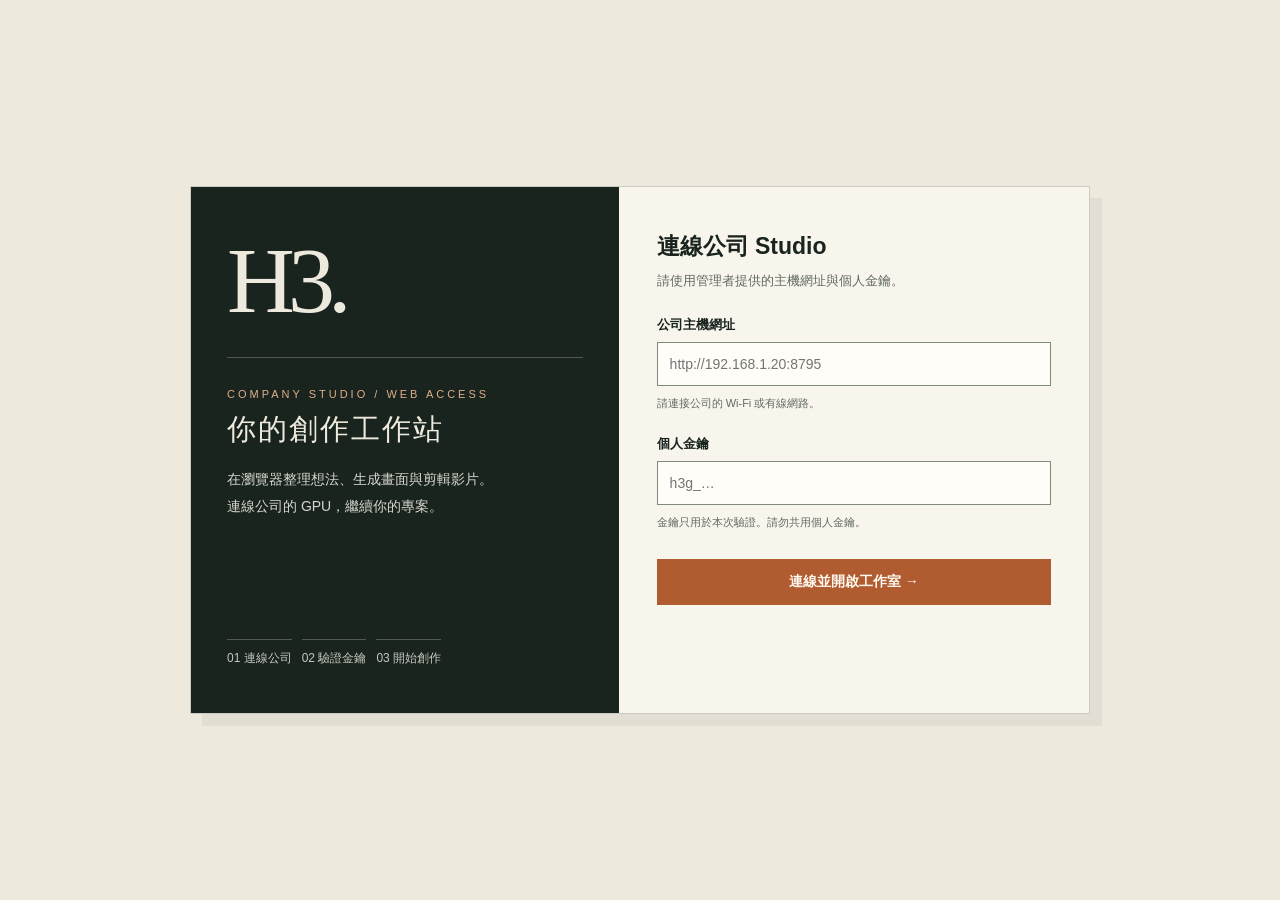
==== site/editor.html @ dd582279 "feat: add GitHub Pages interface and authenticated company API" ====
<!doctype html>
<html lang="zh-Hant">
<head>
  <meta name="referrer" content="no-referrer">
  <link rel="stylesheet" href="./web-client.css">
  <meta charset="utf-8">
  <meta name="viewport" content="width=device-width,initial-scale=1">
  <title>剪輯室 · H3 Studio</title>
  <link rel="stylesheet" href="./static/editor.css?v=20261001-animation1">
  
  
  
  
  
  
  
  
  
  
  
  
</head>
<body class="h3-web-locked">
  <header class="editor-topbar">
    <a class="brand" href="./index.html"><b class="brand-mark">H3</b><span>STUDIO <strong>剪輯室</strong></span></a>
    <div class="project-heading"><label class="sr-only" for="projectName">專案名稱</label><input id="projectName" maxlength="120" value="未命名專案" aria-label="專案名稱"><span id="saveStatus" role="status">正在開啟…</span></div>
    <div class="top-actions"><button id="openProject" class="button ghost">開啟專案</button><button id="newProject" class="button ghost">＋ 新專案</button><button id="saveProject" class="button secondary">儲存</button><button id="saveCopy" class="button secondary">另存新專案</button><button id="exportProject" class="button primary">匯出 MP4 <span aria-hidden="true">↗</span></button></div>
  </header>
  <div id="notice" class="notice hidden" role="alert"><span id="noticeText"></span><button id="dismissNotice" aria-label="關閉訊息">×</button></div>
  <div id="positionSupportBanner" class="notice position-support hidden" role="status"><span id="positionSupportMessage"></span><button id="checkPositionSupport" type="button" class="button secondary small">重新檢查</button></div>
  <div id="draftBanner" class="recovery-banner hidden"><span id="draftMessage">已保留一份舊草稿，目前專案仍可正常編輯。</span><button id="restoreDraft" class="button small">另存草稿為新專案</button><button id="downloadDraft" class="button ghost small">下載草稿資料</button><button id="discardDraft" class="button ghost small">稍後處理</button></div>
  <div id="conflictBanner" class="recovery-banner conflict hidden"><span>專案已在其他視窗更新，自動儲存已停止。你的剪輯仍保留在這裡；可另存新專案，或先備份剪輯再載入 Studio 版本。</span><button id="conflictSaveCopy" class="button small">另存新專案</button><button id="reloadProject" class="button ghost small">載入 Studio 版本</button></div>
  <main id="editorShell" class="editor-shell">
    <aside id="libraryPanel" class="library panel" aria-label="素材庫">
      <div class="panel-heading"><div><p class="eyebrow">YOUR FOOTAGE</p><h1>素材庫</h1></div><span id="mediaCount" class="count">0</span></div>
      <label class="field project-picker">開啟專案<select id="projectSelect"><option>載入中…</option></select></label>
      <div class="project-files"><button id="downloadProjectArchive" class="button ghost small">下載完整專案備份</button><button id="openProjectArchive" class="button ghost small">從備份檔開啟</button><input id="projectArchiveInput" type="file" accept=".h3edit.zip" hidden><p class="subtle">備份包含剪輯、文字，以及使用到的影片、音訊與圖片；共用素材庫的其他素材不包含在內。</p><p id="archiveStatus" class="subtle" role="status"></p><details id="recoveryDetails"><summary>草稿備份 <span id="recoveryCount">0</span></summary><div id="recoveryList"></div><p class="subtle">草稿資料用於救援剪輯設定，不含素材檔案。完整搬移請使用上方專案備份。</p></details></div>
      <div class="overlay-add-tools"><button id="addTextOverlay" class="button secondary small">T 加入文字</button><button id="addImageOverlay" class="button secondary small">▧ 加入圖片</button><input id="imageUploadInput" type="file" accept=".png,.jpg,.jpeg,.webp" multiple hidden><p id="overlaySupport" class="subtle"></p></div>
      <div class="library-tabs" role="tablist"><button id="mediaTab" class="active" role="tab" aria-selected="true" aria-controls="mediaPanel">已匯入</button><button id="jobsTab" role="tab" aria-selected="false" aria-controls="jobsPanel">生成作品</button></div>
      <div id="mediaPanel" role="tabpanel" aria-labelledby="mediaTab">
        <button id="uploadZone" class="upload-zone"><span aria-hidden="true">＋</span><strong>加入影片、音訊或圖片</strong><small>拖放素材到這裡，或點擊上傳</small><small>MP4／WebM · 音訊 · PNG／JPEG／WebP</small></button>
        <button id="addAudio" class="button ghost small full-width">♫ 加入音訊檔</button>
        <input id="uploadInput" type="file" accept=".mp4,.webm,.mp3,.wav,.m4a,.aac,.flac,.ogg,.opus,.png,.jpg,.jpeg,.webp" multiple hidden>
        <input id="audioUploadInput" type="file" accept=".mp3,.wav,.m4a,.aac,.flac,.ogg,.opus" multiple hidden>
        <div id="uploadStatus" class="subtle" role="status"></div>
        <div id="mediaList" class="media-list"></div>
      </div>
      <div id="jobsPanel" role="tabpanel" aria-labelledby="jobsTab" class="hidden">
        <p class="subtle">將已完成作品複製到素材庫，原作品保持不變。</p>
        <button id="refreshJobs" class="button ghost small">重新整理作品</button>
        <div id="jobList" class="media-list"><p class="empty-note">正在讀取作品…</p></div>
        <div class="job-pages"><button id="jobsPrevious" class="button ghost small">上一頁</button><span id="jobsPage">第 1 頁</span><button id="jobsNext" class="button ghost small">下一頁</button></div>
      </div>
      <div class="library-footnote">素材庫由所有專案共用，重開後會保留；加入時間軸才會成為這個專案的剪輯。<br>主軌最多 50 段、10 分鐘；同時可疊加 3 段上層影片，另有 4 條音訊軌。</div>
    </aside>
    <div id="layoutLibrarySeparator" class="layout-separator layout-separator-vertical" role="separator" tabindex="0" aria-label="素材庫與預覽寬度" aria-orientation="vertical" aria-controls="libraryPanel previewPanel" title="拖曳調整素材庫寬度；雙擊還原。方向鍵調整，Shift 加速，Home 還原。"><span aria-hidden="true"></span></div>
    <section id="previewPanel" class="viewer panel" aria-label="影片預覽">
      <div class="viewer-heading"><span class="eyebrow">PREVIEW</span><span id="previewClipName" class="subtle">專案預覽</span><span id="canvasBadge" class="badge">1280 × 720</span></div>
      <div class="preview-view-tools" role="toolbar" aria-label="預覽檢視"><button id="previewZoomOut" type="button" class="button ghost small" aria-label="縮小預覽" title="縮小預覽">−</button><label class="sr-only" for="previewZoom">預覽比例</label><select id="previewZoom" aria-label="預覽比例" title="100% 表示輸出每個像素對應畫面 1 像素"><option value="fit">適合視窗</option><option value="0.25">25%</option><option value="0.5">50%</option><option value="0.75">75%</option><option value="1">100%</option><option value="1.5">150%</option><option value="2">200%</option><option value="3">300%</option><option value="4">400%</option><option value="custom" data-preview-custom hidden disabled></option></select><button id="previewZoomIn" type="button" class="button ghost small" aria-label="放大預覽" title="放大預覽">＋</button><button id="previewFit" type="button" class="button ghost small" title="置中並適合視窗">適合視窗</button><button id="previewHand" type="button" class="button ghost small" aria-label="手形平移" aria-pressed="false" title="手形模式：按住左鍵拖曳查看放大的畫面；一般模式可拖曳圖層">✋ 平移</button><span class="preview-layout-divider" aria-hidden="true"></span><button id="previewMaximize" type="button" class="button ghost small" aria-pressed="false" title="讓預覽佔滿工作區">⛶ 放大預覽窗格</button><button id="layoutReset" type="button" class="button ghost small" title="還原素材庫、設定與時間軸大小，並返回剪輯版面">還原版面</button></div>
      <p id="previewViewHelp" class="sr-only">預覽縮放只影響觀看。Ctrl 或 Command 加滾輪，以游標位置縮放；中鍵拖曳可平移。開啟手形模式後可用左鍵或方向鍵平移，Shift 加方向鍵加大步幅；舞台焦點下按 Home 或 0 適合視窗，Esc 取消平移並退出手形模式。空白鍵播放。</p>
      <div class="video-stage" id="videoStage" tabindex="0" role="region" aria-label="剪輯預覽" aria-describedby="previewViewHelp" title="Ctrl／Command＋滾輪縮放；按住中鍵拖曳平移"><div class="video-canvas" id="videoCanvas"><video id="previewVideo" playsinline preload="auto" aria-label="剪輯預覽影片"></video><video id="previewVideoNext" playsinline preload="auto" muted hidden aria-label="下一片段預載"></video><div id="previewEmpty" class="preview-empty"><span class="empty-reels" aria-hidden="true">▤</span><h2>從第一個片段開始</h2><p>上傳影片，或從左側「生成作品」加入素材。<br>加入音訊、裁切與變速後，在這裡連續預覽。</p><button id="emptyAddMedia" class="button secondary">＋ 加入影片</button></div><div id="overlayCanvas" class="overlay-canvas" aria-label="文字、圖片與影片圖層"></div></div></div>
      <div class="preview-cache-bar"><span id="previewCacheStatus" class="subtle">預先準備下一片段，減少切換等待。</span><button id="buildPreview" class="button ghost small">建立流暢預覽</button></div>
      <div class="transport"><button id="jumpStart" class="icon-button" aria-label="回到開頭" title="回到開頭">|◀</button><button id="playPause" class="play-button" aria-label="播放" title="播放／暫停（空白鍵）">▶</button><output id="timeDisplay">00:00.00 <span>/ 00:00.00</span></output><span id="playbackStatus" class="subtle"></span></div>
      <input id="previewSeek" class="preview-seek" type="range" min="0" max="0" step="0.01" value="0" aria-label="預覽播放位置">
    </section>
    <div id="layoutInspectorSeparator" class="layout-separator layout-separator-vertical" role="separator" tabindex="0" aria-label="預覽與片段設定寬度" aria-orientation="vertical" aria-controls="previewPanel inspectorPanel" title="拖曳調整設定欄寬度；雙擊還原。方向鍵調整，Shift 加速，Home 還原。"><span aria-hidden="true"></span></div>
    <aside id="inspectorPanel" class="inspector panel" aria-label="片段設定">
      <div class="panel-heading"><div><p class="eyebrow">INSPECTOR</p><h2>片段設定</h2></div><button id="showPositionAnimation" type="button" class="button secondary small" title="在目前時間記錄文字或圖片的位置">◇ 加入關鍵幀</button></div><p id="positionActionStatus" class="position-action-status hidden" role="status" aria-live="polite"></p>
      <div id="inspectorEmpty" class="empty-note">點選時間軸上的片段，<br>精確調整入點、出點與音量。</div>
      <section id="animationEditor" class="animation-editor hidden" aria-label="片段動畫與轉場"></section>
      <section id="speedEditor" class="speed-editor hidden" aria-label="影片速度"></section>
      <fieldset id="clipFields" disabled class="hidden"><legend id="selectedClipName">片段</legend><p id="sourceInfo" class="subtle"></p><div id="promoteVideoTools" class="promote-video-tools hidden"><div class="video-audio-tools"><button id="moveToLayer" type="button" class="button ghost small">移至上層</button><button id="copyToLayer" type="button" class="button ghost small">複製到上層（靜音）</button></div><p class="subtle">移至上層會保留顯示起點，後續主軌片段向前拼接；複製則保留主軌。</p></div><div class="trim-fields"><label class="field">來源入點（秒）<input id="clipIn" type="number" min="0" step="0.01"></label><label class="field">來源出點（秒）<input id="clipOut" type="number" min="0" step="0.01"></label></div><label id="normalClipSpeed" class="field">播放速度 <span class="speed-control"><input id="clipSpeed" type="number" min="0.25" max="4" step="0.05" value="1"><span>倍</span></span></label><div id="normalSpeedPresets" class="speed-presets"><button type="button" data-speed="0.5">0.5×</button><button type="button" data-speed="1">1×</button><button type="button" data-speed="1.5">1.5×</button><button type="button" data-speed="2">2×</button></div><div class="clip-duration"><span>時間軸長度</span><strong id="clipDuration">0.00 秒</strong></div><div id="videoFadeFields" class="visual-fade-fields hidden"><div class="trim-fields"><label class="field">淡入（秒）<input id="clipFadeIn" type="number" min="0" step="0.05" value="0"></label><label class="field">淡出（秒）<input id="clipFadeOut" type="number" min="0" step="0.05" value="0"></label></div><p class="subtle">0 表示關閉；畫面與原聲會一起淡入淡出。</p></div><div id="audioPositionFields" class="hidden"><div class="trim-fields"><label class="field">開始位置（秒）<input id="audioStart" type="number" min="0" max="600" step="0.01"></label><label class="field">音軌<select id="audioTrack"><option value="0">A1</option><option value="1">A2</option><option value="2">A3</option><option value="3">A4</option></select></label></div><div class="trim-fields"><label class="field">淡入（秒）<input id="audioFadeIn" type="number" min="0" step="0.05"></label><label class="field">淡出（秒）<input id="audioFadeOut" type="number" min="0" step="0.05"></label></div><p id="audioOverflow" class="subtle"></p></div><label class="field volume-field">片段音量 <span><input id="clipVolume" type="number" min="0" max="200" step="1" value="100"> %</span><input id="volumeRange" type="range" min="0" max="200" step="1" value="100" aria-label="片段音量滑桿"></label><p id="audioNote" class="subtle">100% 為原始音量，0% 為靜音。</p><div id="videoAudioTools" class="video-audio-tools"><button id="muteOriginal" class="button ghost small">原聲靜音</button><button id="detachAudio" class="button ghost small">分離原聲</button></div><button id="resetTrim" class="button ghost small full-width">還原完整來源範圍</button></fieldset>
      <fieldset id="overlayFields" disabled class="hidden"><legend id="overlayName">圖層</legend><div class="trim-fields"><label class="field">中心 X（%）<input id="overlayX" type="number" min="0" max="100" step="1"></label><label class="field">中心 Y（%）<input id="overlayY" type="number" min="0" max="100" step="1"></label></div><section id="positionAnimation" class="position-animation" aria-label="位置動畫"><div class="position-animation-heading"><strong>位置關鍵幀</strong><div><button id="previousPositionKeyframe" type="button" class="button ghost small" aria-label="上一個位置關鍵幀">◀ ◆</button><button id="nextPositionKeyframe" type="button" class="button ghost small" aria-label="下一個位置關鍵幀">◆ ▶</button></div></div><div class="position-actions"><button id="addPositionKeyframe" type="button" class="button secondary small">◇ 加入位置關鍵幀</button><button id="deletePositionKeyframe" type="button" class="button ghost small">刪除關鍵幀</button></div><div class="trim-fields"><label class="field">關鍵幀時間（秒）<input id="positionKeyframeTime" type="number" min="0" max="600" step="0.01" placeholder="先選擇關鍵幀"></label><label class="field">移動至下一點<select id="positionEasing"><option value="linear">等速</option><option value="ease_in">緩入</option><option value="ease_out">緩出</option><option value="ease_in_out">緩入緩出</option></select></label></div><div id="positionKeyframeList" class="position-keyframe-list" aria-label="位置關鍵幀清單"></div><p id="positionAnimationNote" class="subtle"></p><button id="clearPositionKeyframes" type="button" class="button ghost small">移除位置動畫</button></section><div class="trim-fields"><label class="field">開始（秒）<input id="overlayStart" type="number" min="0" max="600" step="0.01"></label><label class="field">結束（秒）<input id="overlayEnd" type="number" min="0" max="600" step="0.01"></label></div><div id="overlayFadeFields" class="visual-fade-fields"><div class="trim-fields"><label class="field">淡入（秒）<input id="overlayFadeIn" type="number" min="0" step="0.05" value="0"></label><label class="field">淡出（秒）<input id="overlayFadeOut" type="number" min="0" step="0.05" value="0"></label></div><p class="subtle">0 表示關閉；淡化會露出下方圖層。</p></div><div id="overlayVideoFields" class="hidden"><div class="trim-fields"><label class="field">來源入點（秒）<input id="layerSourceIn" type="number" min="0" step="0.01"></label><label class="field">來源出點（秒）<input id="layerSourceOut" type="number" min="0" step="0.01"></label></div><div class="trim-fields"><label id="normalLayerSpeed" class="field">播放速度（倍）<input id="layerSpeed" type="number" min="0.25" max="4" step="0.05" value="1"></label><label class="field">原聲音量（%）<input id="layerVolume" type="number" min="0" max="200" step="1" value="100"></label></div><p class="subtle layer-audio-note">重疊影片原聲會混音；音量 0 為靜音，淡入淡出也會套用到原聲。</p><div class="video-audio-tools"><button id="layerFill" type="button" class="button ghost small">全畫面覆蓋</button><button id="layerPip" type="button" class="button ghost small">畫中畫</button></div></div><div id="overlayTextFields"><label class="field">文字<textarea id="overlayText" rows="3" maxlength="1000" placeholder="輸入文字，最多 500 字／10 行"></textarea><small id="overlayTextCount" class="subtle"></small></label><div class="trim-fields"><label class="field">字級（短邊 %）<input id="overlayFontSize" type="number" min="1" max="30" step="0.5"></label><label id="overlaySolidColorField" class="field">文字顏色<input id="overlayColor" type="color" value="#ffffff"></label></div><section class="text-style-controls" aria-label="文字填色與描邊"><label class="field">填色方式<select id="overlayFillMode"><option value="solid">單色</option><option value="linear_gradient">漸層</option></select></label><div id="overlayGradientFields" class="hidden"><div class="trim-fields"><label class="field">起始顏色<input id="overlayGradientStart" type="color" value="#ffffff"></label><label class="field">結束顏色<input id="overlayGradientEnd" type="color" value="#ff8a3d"></label></div><div id="gradientColorPreview" class="gradient-color-preview" aria-hidden="true"></div><div class="text-style-actions"><button id="swapGradientColors" class="button ghost small" type="button">交換顏色</button><button id="gradientHorizontal" class="button ghost small" type="button" aria-pressed="false">水平</button><button id="gradientVertical" class="button ghost small" type="button" aria-pressed="true">垂直</button></div><label class="field">漸層角度（度）<input id="overlayGradientAngle" type="number" min="0" max="360" step="1" value="90"></label><p class="subtle">0° 左到右，90° 上到下。</p></div><div class="trim-fields text-stroke-fields"><label class="field">描邊寬度（字級 %）<input id="overlayStrokeWidth" type="number" min="0" max="25" step="0.5" value="0"></label><label class="field">描邊顏色<input id="overlayStrokeColor" type="color" value="#000000"></label></div><p class="subtle">0 表示關閉描邊；寬度會隨字級等比例變化。</p><div id="textStyleSupport" class="text-style-support hidden" role="status"><p id="textStyleSupportMessage" class="subtle"></p><button id="checkTextStyleSupport" class="button ghost small" type="button">重新檢查文字樣式</button></div></section><div class="trim-fields"><label class="field">底色<input id="overlayBackground" type="color" value="#000000"></label><label class="field">對齊<select id="overlayAlign"><option value="left">靠左</option><option value="center">置中</option><option value="right">靠右</option></select></label></div><div class="overlay-checks"><label><input id="overlayTransparent" type="checkbox" checked>透明底</label><label><input id="overlayBold" type="checkbox">粗體</label></div><p id="overlayRasterStatus" class="subtle" role="status"></p><button id="retryTextPreview" class="button ghost small" type="button">重試文字預覽</button></div><div class="trim-fields"><label class="field">寬度（畫面 %）<input id="overlayWidth" type="number" min="2" max="200" step="1"></label><label class="field">旋轉（度）<input id="overlayRotation" type="number" min="-180" max="180" step="1"></label></div><label class="field">不透明度（%）<input id="overlayOpacity" type="number" min="0" max="100" step="1"></label><div class="video-audio-tools"><button id="layerDown" type="button" class="button ghost small">↓ 下移一層</button><button id="layerUp" type="button" class="button ghost small">↑ 上移一層</button></div><p id="overlayTimingNote" class="subtle"></p><p class="subtle">可在預覽畫面拖曳定位，時間軸兩端調整時段；上方圖層會蓋住下方圖層。</p></fieldset>
      <div class="output-settings"><p class="eyebrow">OUTPUT</p><h2>輸出設定</h2><label class="field">畫面比例<select id="outputSize"><option value="1280x720">橫式 16:9 · 1280 × 720</option><option value="1920x1080">橫式 1080p · 1920 × 1080</option><option value="720x1280">直式 9:16 · 720 × 1280</option><option value="1080x1920">直式 1080p · 1080 × 1920</option><option value="1080x1080">方形 1:1 · 1080 × 1080</option></select></label><label class="field">每秒影格<select id="outputFps"><option value="24">24 fps</option><option value="25">25 fps</option><option value="30">30 fps</option><option value="60">60 fps</option></select></label><p class="subtle">維持來源比例，空白處補黑邊。<br>成片長度由主軌與影片圖層決定；超出片尾的文字、圖片與音訊不會匯出。</p></div>
    </aside>
    <div id="layoutViewerSeparator" class="layout-separator layout-separator-horizontal" role="separator" tabindex="0" aria-label="預覽與時間軸高度" aria-orientation="horizontal" aria-controls="previewPanel timelinePanel" title="拖曳調整預覽與時間軸高度；雙擊還原。上下方向鍵調整，Shift 加速，Home 還原。"><span aria-hidden="true"></span></div>
    <section id="timelinePanel" class="timeline panel" aria-label="剪輯時間軸">
      <div class="timeline-toolbar"><div class="timeline-title"><h2>時間軸</h2><span id="timelineSummary" class="subtle">0 段 · 0.00 秒</span></div><div class="edit-tools"><button id="undo" class="icon-button" title="復原（Ctrl / ⌘ Z）" aria-label="復原">↶</button><button id="redo" class="icon-button" title="重做（Ctrl / ⌘ Shift Z）" aria-label="重做">↷</button><span class="tool-divider"></span><button id="splitClip" class="button ghost small" title="在播放游標分割（S）">✂ 分割</button><button id="showSpeedCurve" type="button" class="button ghost small" title="選取影片，再選擇一般或曲線變速">◴ 速度</button><button id="duplicateClip" class="button ghost small">複製</button><button id="moveEarlier" class="icon-button" aria-label="片段往前移" title="往前移">←</button><button id="moveLater" class="icon-button" aria-label="片段往後移" title="往後移">→</button><button id="deleteClip" class="button ghost small danger" title="刪除片段（Delete）">刪除</button></div><label class="zoom-control">縮放 <input id="timelineZoom" type="range" min="12" max="160" value="60" step="4" aria-label="時間軸縮放"></label></div>
      <div class="track-layout"><div class="track-labels-viewport"><div id="trackLabels"></div></div><div id="timelineScroll" class="timeline-scroll"><div id="timelineCanvas" class="timeline-canvas"><div id="timeRuler" class="time-ruler" aria-hidden="true"></div><div id="overlayTracks"></div><div id="clipTrack" class="clip-track" role="list" aria-label="影片片段"></div><div id="audioTracks"></div><div id="playhead" class="playhead" aria-hidden="true"><span></span></div></div><div id="timelineEmpty" class="timeline-empty">從素材庫加入影片，開始排列片段</div></div></div>
      <div class="timeline-foot"><span>拖到軌道中央放入同軌 · 拖到上下邊界新增圖層 · 左右拖曳定位 · 拖曳兩端裁切</span><span>把手 ← → 一影格 <i>·</i> Esc 取消拖曳 <i>·</i> Ctrl / ⌘ Z 復原</span></div>
    </section>
  </main>
  <dialog id="exportDialog" class="export-dialog" aria-labelledby="exportDialogTitle" aria-describedby="exportDialogNote">
    <div class="export-dialog-heading"><div><p class="eyebrow">EXPORT</p><h2 id="exportDialogTitle">匯出 MP4</h2></div><button id="closeExportDialog" type="button" class="icon-button" aria-label="關閉匯出視窗">×</button></div>
    <p id="exportSummary" class="export-summary"></p>
    <label class="export-download-choice"><input id="autoDownloadExport" type="checkbox" checked>匯出完成後自動下載 MP4</label>
    <p id="exportDialogNote" class="subtle">可先關閉視窗；再次點右上「匯出 MP4」即可查看進度或下載上次匯出的檔案。</p>
    <div id="exportPanel" class="export-panel hidden" aria-live="polite"><div class="export-heading"><strong id="exportStatus">準備匯出</strong><span id="exportPercent">0%</span></div><progress id="exportProgress" max="100" value="0"></progress><p id="exportDetail" class="subtle">匯出完成後可下載影片。</p><div class="export-actions"><button id="cancelExport" type="button" class="button ghost small">取消匯出</button><a id="downloadExport" class="button secondary small hidden" download>下載上次匯出 ↓</a></div></div>
    <div class="export-dialog-footer"><button id="startExport" type="button" class="button primary">匯出目前剪輯</button></div>
  </dialog>
  <output id="trimFeedback" class="trim-feedback hidden" aria-live="off"></output>
  <div id="toast" class="toast hidden" role="status" aria-live="polite"></div>
  <script id="h3-web-scripts" type="application/json">["./static/editor_speed.js?v=20261001-resizable-layout1","./static/editor_animations.js?v=20261001-animation1","./static/editor_transition_preview.js?v=20261001-animation1","./static/editor_animation_ui.js?v=20261001-animation1","./static/editor_layers.js?v=20261001-resizable-layout1","./static/editor_motion.js?v=20261001-resizable-layout1","./static/editor_speed_ui.js?v=20261001-resizable-layout1","./static/editor_track_drag.js?v=20261001-animation1","./static/editor_track_drag_ui.js?v=20261001-resizable-layout1","./static/editor_preview.js?v=20261001-resizable-layout1","./static/editor_layout.js?v=20261001-resizable-layout1","./static/editor.js?v=20261002-new-project1"]</script>
  <script src="./web-client.js"></script>
</body>
</html>
---- site/web-client.css ----
:root { --h3-web-paper: #eee9dd; --h3-web-ink: #19241f; --h3-web-accent: #b15b31; }
body.h3-web-locked { overflow: hidden; }
body.h3-web-locked > :not(#h3-web-login):not(script) { visibility: hidden !important; }
#h3-web-login { position: fixed; inset: 0; z-index: 10000; display: grid; place-items: center; padding: 24px; color: var(--h3-web-ink); background: var(--h3-web-paper); font-family: "Microsoft JhengHei", "PingFang TC", sans-serif; }
#h3-web-login[hidden] { display: none; }
.h3-login-shell { width: min(900px, 100%); display: grid; grid-template-columns: 1fr 1.1fr; border: 1px solid #19241f33; background: #f8f5ed; box-shadow: 12px 12px 0 #19241f0d; }
.h3-login-story { display: flex; flex-direction: column; padding: 46px 36px; background: var(--h3-web-ink); color: var(--h3-web-paper); }
.h3-login-mark { font-family: Georgia, serif; font-size: 94px; line-height: 1; letter-spacing: -7px; border-bottom: 1px solid #eee9dd44; padding-bottom: 30px; }
.h3-login-eyebrow { font-size: 11px; letter-spacing: 3px; margin: 30px 0 10px; color: #e0ae89; }
.h3-login-story h1 { font-weight: 500; font-size: 29px; margin: 0 0 16px; letter-spacing: 2px; }
.h3-login-story p { font-size: 14px; line-height: 1.9; color: #d8d6cc; margin: 0; }
.h3-login-route { margin-top: auto; padding-top: 40px; display: flex; gap: 10px; flex-wrap: wrap; font-size: 12px; color: #c7c8be; }
.h3-login-route span { border-top: 1px solid #eee9dd44; padding-top: 10px; }
.h3-login-form { padding: 44px 38px; }
.h3-login-form h2 { margin: 0 0 8px; font-size: 23px; font-weight: 600; }
.h3-login-form > p { font-size: 13px; color: #626b60; line-height: 1.7; margin-bottom: 24px; }
.h3-login-form label { display: block; font-size: 13px; font-weight: 600; margin: 22px 0 8px; }
.h3-login-form input { box-sizing: border-box; width: 100%; padding: 13px 12px; background: #fffdf7; border: 1px solid #818b7b; border-radius: 0; color: var(--h3-web-ink); font: inherit; font-size: 14px; }
.h3-login-form input:focus { outline: 2px solid var(--h3-web-accent); outline-offset: 2px; }
.h3-login-help { display: block; margin-top: 8px; font-size: 11px; line-height: 1.7; color: #626b60; }
.h3-login-submit { width: 100%; margin-top: 27px; padding: 14px; border: 0; color: #fff9ef; background: var(--h3-web-accent); cursor: pointer; font: inherit; font-size: 14px; font-weight: 600; }
.h3-login-submit:disabled { opacity: .6; cursor: progress; }
.h3-login-back { margin-top: 12px; padding: 8px 0; background: transparent; color: var(--h3-web-ink); border: 0; font: inherit; font-size: 12px; cursor: pointer; }
.h3-login-status { margin: 16px 0 0; min-height: 24px; font-size: 12px; line-height: 1.7; color: #8c3e2e; }
.h3-web-identity { display: inline-flex; gap: 9px; align-items: center; margin-left: 10px; max-width: 300px; font-size: 12px; }
.h3-web-identity span { white-space: nowrap; overflow: hidden; text-overflow: ellipsis; }
.h3-web-identity button { color: inherit; background: transparent; border: 1px solid currentColor; padding: 5px 9px; cursor: pointer; font: inherit; }
.h3-web-managed #openGatewaySettings, .h3-web-managed #startEngine, .h3-web-managed #installMusicModels, .h3-web-managed #installVoiceModels { display: none !important; }
@media(max-width: 650px) { .h3-login-shell { grid-template-columns: 1fr; } .h3-login-story { padding: 22px 26px; } .h3-login-mark { font-size: 45px; padding-bottom: 12px; letter-spacing: -3px; } .h3-login-eyebrow { margin-top: 17px; } .h3-login-story h1 { font-size: 22px; margin-bottom: 8px; } .h3-login-route { display: none; } .h3-login-form { padding: 24px 26px; } #h3-web-login { overflow-y: auto; place-items: start center; padding: 16px; } }
@media(prefers-reduced-motion: reduce) { #h3-web-login * { transition: none !important; animation: none !important; } }
---- site/static/editor.css ----
:root{color-scheme:dark;--bg:#090b10;--panel:#13161d;--panel2:#191e28;--line:rgba(255,255,255,.09);--muted:#939dad;--text:#f4f6f8;--accent:#ff6542;--cyan:#55d7d0;--danger:#ff7586;font-family:"Segoe UI","Noto Sans TC",system-ui,sans-serif}
.animation-editor{border:1px solid var(--line);border-radius:9px;padding:12px;margin:0 0 16px;background:#0c1016}.animation-heading{display:flex;align-items:center;justify-content:space-between;gap:7px;margin-bottom:10px}.animation-heading h3{margin:0;font-size:12px}.animation-heading .button{font-size:10px;padding:4px 7px}.animation-tabs{display:flex;padding:3px;border:1px solid var(--line);border-radius:7px;margin-bottom:10px}.animation-tabs button{flex:1;border:0;background:transparent;padding:6px 3px;color:var(--muted);font-size:11px;border-radius:5px}.animation-tabs button.active{color:#fff;background:#29303c}.animation-tabs button[hidden]{display:none}.animation-presets{display:grid;grid-template-columns:repeat(3,minmax(0,1fr));gap:5px}.animation-preset{min-height:55px;border:1px solid var(--line);border-radius:6px;background:#151922;padding:6px 2px}.animation-preset span{display:block;font-size:19px;color:var(--cyan);line-height:1.3}.animation-preset small{display:block;font-size:9px;margin-top:3px}.animation-preset.active{border-color:var(--accent);background:#ff65421a}.animation-preset:hover:not(:disabled){background:#29303c}.animation-duration{display:grid;grid-template-columns:1fr;gap:5px;margin-top:12px}.animation-duration .field{margin:0}.animation-duration input[type=range]{width:100%;accent-color:var(--accent)}.animation-note{margin-top:9px}.animation-support{padding:8px;margin-top:10px;border:1px solid #ffb56b44;border-radius:6px;color:#ffd5a8;font-size:10px;line-height:1.7}.animation-support button{margin-top:7px;width:100%}.preview-transition{position:absolute;inset:0;width:100%;height:100%;pointer-events:none}.preview-main-transition{z-index:2}.preview-layer-transition{z-index:1}.timeline-transition{position:absolute;top:23px;transform:translateX(-50%);z-index:4;width:24px;height:23px;border:1px solid #555e70;border-radius:5px;background:#191e28;color:var(--muted);font-size:13px;padding:0}.overlay-track .timeline-transition{top:7px}.timeline-transition.has-transition{border-color:var(--cyan);color:var(--cyan);background:#163036}.clip-animation-mark{font-size:9px;color:#a8f5ed;pointer-events:none}
.media-card.generated-job-card{grid-template-columns:minmax(0,46%) minmax(0,1fr);gap:8px}.media-card.generated-job-card>button{grid-column:1/3;max-width:100%}.job-thumbnail{position:relative;width:100%;aspect-ratio:16/9;overflow:hidden;border-radius:6px;background:#0c1016;border:1px solid var(--line)}.job-thumbnail>img{position:absolute;inset:0;width:100%;height:100%;object-fit:contain;opacity:0}.job-thumbnail-placeholder{position:absolute;inset:0;display:flex;flex-direction:column;align-items:center;justify-content:center;gap:4px;color:var(--muted)}.job-thumbnail-placeholder>span{color:var(--cyan);font-size:20px}.job-thumbnail-placeholder>small{margin:0;font-size:9px}.job-thumbnail.is-ready>img{opacity:1}.job-thumbnail.is-ready>.job-thumbnail-placeholder{display:none}.job-thumbnail.is-unavailable>img{display:none}
.export-dialog{width:min(460px,calc(100vw - 32px));max-height:calc(100dvh - 32px);padding:22px;border:1px solid #ffffff25;border-radius:14px;background:var(--panel);color:var(--text);box-shadow:0 24px 90px #0009;overflow-y:auto}.export-dialog::backdrop{background:#03070dbd}.export-dialog-heading{display:flex;align-items:center;justify-content:space-between;gap:12px;margin-bottom:16px}.export-dialog-heading h2{font-size:18px}.export-dialog-heading .icon-button{font-size:24px}.export-summary{padding:12px;border:1px solid var(--line);border-radius:8px;background:#0c1016;color:#dce4ef;font-size:12px;line-height:1.8;overflow-wrap:anywhere;white-space:pre-line}.export-download-choice{display:flex;align-items:center;gap:8px;margin:18px 0 9px;font-size:12px;line-height:1.6}.export-download-choice input{accent-color:var(--cyan);flex-shrink:0}.export-dialog-footer{display:flex;justify-content:flex-end;margin-top:18px}.export-dialog-footer .button{min-width:140px}.export-dialog .export-panel{margin-top:18px;padding:14px;border:1px solid var(--line);border-radius:8px}.export-dialog .export-actions{justify-content:flex-end;flex-wrap:wrap;margin-top:12px}.export-dialog #exportDetail{overflow-wrap:anywhere}
.preview-view-tools{display:flex;align-items:center;justify-content:flex-end;flex-wrap:wrap;gap:5px;padding:0 12px 8px;flex-shrink:0}.preview-view-tools .button.small{min-height:27px;padding:4px 7px;font-size:10px;border-radius:6px}.preview-view-tools #previewZoomIn,.preview-view-tools #previewZoomOut{min-width:27px;font-size:15px;padding:1px 5px}.preview-view-tools select{width:87px;background:#0c1016;border:1px solid var(--line);border-radius:5px;color:var(--text);font-size:10px;min-height:27px;padding:4px 3px}.preview-view-tools #previewHand[aria-pressed=true]{color:#b5fff6;border-color:var(--cyan);background:#55d7d012}#videoStage{position:relative;display:block;min-height:100px;touch-action:none}#videoStage:focus-visible{outline:2px solid var(--cyan);outline-offset:-3px}#videoStage.preview-hand-mode,#videoStage.preview-hand-mode *{cursor:grab!important}#videoStage.preview-panning,#videoStage.preview-panning *{cursor:grabbing!important;user-select:none!important}#videoCanvas{position:absolute;max-height:none;max-width:none;flex:none;flex-shrink:0}
.text-style-controls{border-top:1px solid var(--line);border-bottom:1px solid var(--line);padding:12px 0;margin-bottom:14px}.text-style-controls>.subtle{font-size:10px}.text-stroke-fields{margin-top:13px}.gradient-color-preview{height:12px;border:1px solid #ffffff18;border-radius:4px;margin-bottom:8px}.text-style-actions{display:flex;gap:4px;margin-bottom:11px}.text-style-actions .button{flex:1;padding:5px 4px;font-size:10px;min-height:28px}.text-style-actions [aria-pressed=true]{border-color:var(--cyan);color:#b5fff6;background:#55d7d012}.text-style-support{margin-top:10px;border:1px solid #ffb56b44;border-radius:6px;padding:8px;background:#ffb56b08}.text-style-support .button{margin-top:8px;width:100%}
*{box-sizing:border-box}body{margin:0;background:radial-gradient(ellipse at 75% 0,rgba(255,101,66,.06),transparent 45%),var(--bg);color:var(--text);font-size:13px}button,input,select{font:inherit}button,a,input,select{-webkit-tap-highlight-color:transparent}button{color:inherit;cursor:pointer}button:disabled,input:disabled,select:disabled{opacity:.35;cursor:not-allowed}button:focus-visible,a:focus-visible,input:focus-visible,select:focus-visible{outline:2px solid var(--cyan);outline-offset:3px}a{color:inherit;text-decoration:none}.hidden{display:none!important}.sr-only{position:absolute;width:1px;height:1px;padding:0;margin:-1px;overflow:hidden;clip:rect(0,0,0,0);white-space:nowrap;border:0}h1,h2,p{margin:0}h1,h2{font-size:15px;font-weight:650}.subtle{font-size:11px;color:var(--muted);line-height:1.7}.eyebrow{font-size:9px;font-weight:700;letter-spacing:.18em;color:var(--muted);margin-bottom:6px}.button{display:inline-flex;align-items:center;justify-content:center;gap:7px;min-height:37px;padding:8px 14px;border:1px solid var(--line);border-radius:9px;background:var(--panel2);font-weight:600;white-space:nowrap}.button:hover:not(:disabled){background:#29303c}.button.primary{background:var(--accent);border-color:var(--accent);color:#fff;box-shadow:0 4px 20px #ff65421a}.button.primary:hover:not(:disabled){background:#ff7b5e}.button.secondary{background:#242832}.button.ghost{background:transparent}.button.small{font-size:11px;min-height:30px;padding:5px 9px}.button.danger{color:var(--danger)}.full-width{width:100%}.icon-button{border:0;border-radius:7px;background:transparent;min-width:31px;height:32px;font-size:17px}.icon-button:hover:not(:disabled){background:#ffffff0c}
.editor-topbar{height:80px;display:flex;align-items:center;gap:32px;padding:0 25px;border-bottom:1px solid var(--line);background:#101218e8}.brand{display:flex;align-items:center;gap:10px;flex-shrink:0}.brand-mark{display:grid;place-items:center;width:37px;height:37px;border-radius:11px;background:linear-gradient(140deg,#ff6542,#ffa047);color:#171010;font-size:15px;letter-spacing:-.04em}.brand>span{color:var(--muted);font-size:9px;letter-spacing:.13em}.brand strong{display:block;font-size:15px;color:var(--text);letter-spacing:.03em;margin-top:3px}.project-heading{min-width:120px;flex:1}.project-heading input{display:block;max-width:380px;width:100%;border:1px solid transparent;border-radius:5px;background:transparent;color:var(--text);padding:2px 4px;font-size:15px;font-weight:600}.project-heading input:hover{border-color:var(--line)}#saveStatus{display:block;padding-left:5px;color:var(--muted);font-size:10px;margin-top:4px}#saveStatus.dirty{color:#ffb56b}.top-actions{display:flex;gap:9px}.editor-shell{display:grid;grid-template-columns:250px minmax(320px,1fr) 246px;grid-template-rows:minmax(430px,calc(100vh - 343px)) 235px;gap:10px;padding:12px;min-height:calc(100vh - 80px)}.panel{background:var(--panel);border:1px solid var(--line);border-radius:12px;min-width:0;overflow:hidden}.panel-heading{display:flex;align-items:center;justify-content:space-between;padding:18px 17px 15px}.count,.badge{padding:4px 7px;background:#ffffff06;border:1px solid var(--line);border-radius:5px;font-size:10px;color:var(--muted)}.field{display:flex;flex-direction:column;gap:7px;font-size:11px;color:#c3cbd6;margin-bottom:15px}.field input,.field select{width:100%;padding:9px 10px;border:1px solid #ffffff10;border-radius:7px;color:var(--text);background:#0c1016;min-width:0}.field select{font-size:11px}.library{display:flex;flex-direction:column;grid-row:1/3}.project-picker{padding:0 15px;margin-bottom:12px}.library-tabs{display:flex;padding:0 15px;border-bottom:1px solid var(--line);gap:18px}.library-tabs button{border:0;border-bottom:2px solid transparent;background:transparent;color:var(--muted);padding:10px 1px;font-size:12px}.library-tabs button.active{color:var(--text);border-bottom-color:var(--accent)}#mediaPanel,#jobsPanel{padding:15px;overflow-y:auto;flex:1}.upload-zone{display:flex;align-items:center;justify-content:center;flex-direction:column;gap:7px;width:100%;min-height:143px;background:linear-gradient(160deg,#ffffff04,#ffffff00);border:1px dashed #ffffff25;border-radius:10px;color:var(--muted);padding:15px;text-align:center}.upload-zone>span{font-size:26px;color:var(--accent);line-height:1}.upload-zone strong{color:var(--text);font-size:12px;font-weight:500}.upload-zone small{font-size:10px}.upload-zone.drag-over{background:#ff654214;border-color:var(--accent)}.media-list{display:flex;flex-direction:column;gap:9px;margin-top:14px}.media-card{border:1px solid var(--line);border-radius:9px;padding:10px;background:#ffffff02;display:grid;grid-template-columns:35px minmax(0,1fr);gap:8px;align-items:center}.media-card .media-icon{display:grid;place-items:center;width:34px;height:36px;background:#55d7d00a;border:1px solid #55d7d018;border-radius:6px;color:var(--cyan);font-size:18px}.media-card strong{display:block;font-size:11px;font-weight:550;overflow:hidden;white-space:nowrap;text-overflow:ellipsis}.media-card small{display:block;font-size:9px;color:var(--muted);margin-top:4px}.media-card button{grid-column:1/3;justify-self:end}.library-footnote{border-top:1px solid var(--line);font-size:10px;color:var(--muted);padding:13px 16px;line-height:1.7}.job-pages{display:flex;align-items:center;justify-content:space-between;margin-top:15px;font-size:10px;color:var(--muted)}#uploadStatus{margin-top:6px}
.viewer{display:flex;flex-direction:column}.viewer-heading{display:flex;align-items:center;gap:12px;padding:13px 18px;height:45px}.viewer-heading .eyebrow{margin:0}.viewer-heading .badge{margin-left:auto}#previewClipName{white-space:nowrap;overflow:hidden;text-overflow:ellipsis;max-width:55%}.video-stage{flex:1;min-height:170px;display:flex;align-items:center;justify-content:center;overflow:hidden;background:radial-gradient(ellipse at center,#242a33,#10141c);padding:12px 24px}.video-canvas{position:relative;background:#000;width:100%;height:100%;max-height:100%;display:flex;align-items:center;justify-content:center;overflow:hidden;border-radius:2px}#previewVideo{display:block;width:100%;height:100%;object-fit:contain}.preview-empty{position:absolute;inset:0;display:flex;flex-direction:column;align-items:center;justify-content:center;text-align:center;padding:20px;background:#11151c;gap:15px}.empty-reels{font-size:40px;color:#ff957266;line-height:1}.preview-empty h2{font-size:18px;letter-spacing:.03em}.preview-empty p{font-size:11px;line-height:1.8;color:var(--muted)}.transport{display:flex;align-items:center;justify-content:center;gap:16px;height:58px;flex-shrink:0}.play-button{border:1px solid #ffffff20;border-radius:50%;background:#242a34;width:35px;height:35px;font-size:12px}.play-button:hover:not(:disabled){background:#343b48}#timeDisplay{font:12px ui-monospace,Consolas,monospace;letter-spacing:.02em}#timeDisplay span{color:var(--muted)}#playbackStatus{position:absolute;pointer-events:none;transform:translateY(-38px);padding:2px 8px;border-radius:5px;background:#111b}.preview-seek{width:calc(100% - 40px);margin:0 20px 13px;height:3px;accent-color:var(--accent)}.inspector{overflow-y:auto;padding-bottom:10px}.inspector fieldset{border:0;padding:0 17px;margin:0;min-width:0}.inspector legend{font-size:12px;font-weight:600;padding:0;margin-bottom:7px;max-width:100%;overflow:hidden;text-overflow:ellipsis;white-space:nowrap}#sourceInfo{margin-bottom:16px}.trim-fields{display:grid;grid-template-columns:1fr 1fr;gap:8px}.trim-fields .field{margin-bottom:10px}.clip-duration{display:flex;align-items:center;justify-content:space-between;padding:10px 0 19px;font-size:11px;color:var(--muted)}.clip-duration strong{color:var(--cyan);font:12px ui-monospace,Consolas,monospace}.volume-field{flex-direction:row;align-items:center;flex-wrap:wrap}.volume-field>span{margin-left:auto;color:var(--muted)}.volume-field input[type=number]{width:65px;padding:6px}.volume-field input[type=range]{padding:0;margin:7px 0 0;accent-color:var(--cyan);height:4px;border:0}#audioNote{margin-bottom:16px}.output-settings{border-top:1px solid var(--line);padding:20px 17px 0;margin-top:23px}.output-settings h2{margin-bottom:17px}.empty-note{padding:18px 3px;color:var(--muted);font-size:11px;line-height:1.8}.inspector>.empty-note{padding:10px 17px 24px}
.timeline{grid-column:2/4}.timeline-toolbar{display:flex;align-items:center;gap:15px;padding:10px 15px;border-bottom:1px solid var(--line);min-height:52px}.timeline-title{margin-right:auto;display:flex;align-items:baseline;gap:10px}.timeline-title h2{font-size:13px}.edit-tools{display:flex;align-items:center;gap:3px}.tool-divider{height:17px;border-left:1px solid var(--line);margin:0 6px}.zoom-control{display:flex;align-items:center;gap:7px;color:var(--muted);font-size:10px}.zoom-control input{width:74px;accent-color:var(--muted);height:3px}.track-layout{display:flex;height:136px;background:#0d1119}.track-label{flex:0 0 90px;border-right:1px solid var(--line);display:flex;flex-direction:column;justify-content:center;align-items:flex-start;padding-left:15px;gap:6px}.track-label>span{font:10px ui-monospace,monospace;background:#55d7d018;color:var(--cyan);padding:3px 6px;border-radius:4px}.track-label>strong{font-size:11px;font-weight:500}.track-label>small{color:var(--muted);font-size:9px}.timeline-scroll{overflow:auto;position:relative;flex:1;min-width:0}.timeline-canvas{position:relative;min-width:100%;height:120px}.time-ruler{height:31px;position:relative;border-bottom:1px solid var(--line)}.time-ruler span{position:absolute;top:0;transform:translateX(4px);font:9px ui-monospace,Consolas,monospace;color:#7d889b;padding-top:8px;white-space:nowrap}.time-ruler span:after{content:"";height:5px;border-left:1px solid #8790a44a;position:absolute;top:26px;left:-4px}.clip-track{height:78px;display:flex;position:relative;margin-top:6px}.timeline-clip{position:relative;flex-shrink:0;min-width:0;height:68px;border:1px solid #55d7d02e;border-radius:6px;background:linear-gradient(160deg,#203b41,#172a35);padding:10px 8px;cursor:grab;overflow:hidden;text-align:left;color:#c3dedf;user-select:none}.timeline-clip:nth-child(3n+2){background:linear-gradient(160deg,#353342,#242435);color:#d1c9e3;border-color:#b598eb28}.timeline-clip:nth-child(3n){background:linear-gradient(160deg,#443627,#2c2523);color:#dfcfb6;border-color:#ebb96b28}.timeline-clip.selected{outline:2px solid var(--accent);outline-offset:-2px;border-color:var(--accent);z-index:1}.timeline-clip strong{display:block;font-size:11px;font-weight:500;white-space:nowrap;overflow:hidden;text-overflow:ellipsis;pointer-events:none}.timeline-clip small{display:block;font:9px ui-monospace,monospace;opacity:.65;margin-top:7px;white-space:nowrap;pointer-events:none}.timeline-clip:after{content:"";height:3px;position:absolute;bottom:5px;left:8px;right:8px;border-radius:2px;background:repeating-linear-gradient(90deg,currentColor 0 2px,transparent 2px 6px);opacity:.2}.timeline-clip.drop-before{box-shadow:inset 4px 0 var(--accent)}.timeline-clip.drop-after{box-shadow:inset -4px 0 var(--accent)}.playhead{position:absolute;left:0;top:24px;bottom:0;width:1px;background:var(--accent);pointer-events:none;z-index:3}.playhead>span{position:absolute;top:-3px;left:-5px;width:11px;height:9px;background:var(--accent);clip-path:polygon(0 0,100% 0,100% 50%,50% 100%,0 50%)}.timeline-empty{position:absolute;left:30px;top:64px;color:var(--muted);font-size:11px;pointer-events:none}.timeline-foot{display:flex;justify-content:space-between;padding:11px 15px;font-size:9px;color:#788497;gap:15px}.timeline-foot i{font-style:normal;margin:0 8px;color:#465062}
.notice,.recovery-banner{display:flex;align-items:center;gap:10px;margin:10px 12px 0;border:1px solid #ffb56b30;border-radius:9px;padding:11px 16px;background:#30231c;font-size:12px;line-height:1.6}.notice>span,.recovery-banner>span{flex:1}.notice>button{background:none;border:0;font-size:22px;color:#aaa}.recovery-banner{background:#183137;border-color:#55d7d02f}.conflict{background:#382228;border-color:#ff758640}.export-panel{padding:12px 18px;border-top:1px solid var(--line);background:#141d25}.export-heading,.export-actions{display:flex;align-items:center;justify-content:space-between;gap:9px}.export-heading strong{font-size:12px}.export-heading>span{font-size:11px;color:var(--cyan)}.export-panel progress{width:100%;height:5px;accent-color:var(--cyan);display:block;margin:11px 0;background:#ffffff0a;border:0;border-radius:4px}.export-panel progress::-webkit-progress-bar{background:#ffffff0a;border-radius:4px}.export-panel progress::-webkit-progress-value{background:var(--cyan);border-radius:4px}.toast{position:fixed;bottom:24px;left:50%;transform:translateX(-50%);max-width:min(90vw,600px);padding:12px 19px;border-radius:10px;background:#2c3544;border:1px solid #ffffff20;box-shadow:0 10px 50px #0007;color:var(--text);z-index:15;font-size:12px;line-height:1.6}body.dragging-file .upload-zone{border-color:var(--accent);background:#ff654218}
@media(min-width:1700px){.editor-shell{grid-template-columns:280px minmax(320px,1fr) 275px}.editor-topbar{padding:0 32px}.video-stage{padding:20px 55px}}
@media(max-width:1150px){.editor-shell{grid-template-columns:215px minmax(300px,1fr) 212px;grid-template-rows:minmax(420px,calc(100vh - 353px)) 245px}.editor-topbar{gap:20px;padding:0 17px}.timeline-toolbar{flex-wrap:wrap;gap:5px}.timeline-title{flex:1}.zoom-control{margin-left:auto}.timeline-foot span:last-child{display:none}.top-actions .button{padding:8px 10px}.edit-tools .button{font-size:10px}.library-tabs{gap:14px}}
@media(max-width:850px){.editor-topbar{height:auto;min-height:84px;gap:14px;padding:12px;flex-wrap:wrap}.brand>span{display:none}.project-heading{min-width:170px}.top-actions{margin-left:auto}.editor-shell{grid-template-columns:200px minmax(0,1fr);grid-template-rows:400px auto auto}.library{grid-row:1/3}.viewer{grid-column:2}.inspector{grid-column:2;display:flex;flex-wrap:wrap}.inspector>.panel-heading{width:100%}.inspector fieldset{width:100%}.output-settings{width:100%;margin-top:12px}.timeline{grid-column:1/3;min-height:250px}.recovery-banner{flex-wrap:wrap}.recovery-banner>span{flex-basis:100%}}
@media(max-width:570px){.editor-shell{display:flex;flex-direction:column}.viewer{order:0;min-height:360px}.timeline{order:1}.library{order:2;max-height:450px}.inspector{order:3}.project-heading{min-width:150px}.project-heading input{font-size:13px}.top-actions{width:100%;justify-content:flex-end}.top-actions .button{flex:1}.video-stage{padding:10px}.timeline-title{width:100%;flex-basis:100%}.timeline-toolbar{gap:9px}.track-label{flex-basis:55px;padding-left:8px}.track-label small{display:none}.zoom-control input{width:60px}.edit-tools{gap:0}.timeline-foot{line-height:1.7}.preview-empty h2{font-size:16px}}
/* Keep the outer width equal to duration × zoom, even for a single frame. */
.timeline-clip{border:0;padding:10px 0;box-shadow:inset 0 0 0 1px #55d7d02e}.timeline-clip strong,.timeline-clip small{padding:0 8px}.timeline-clip:nth-child(3n+2){box-shadow:inset 0 0 0 1px #b598eb28}.timeline-clip:nth-child(3n){box-shadow:inset 0 0 0 1px #ebb96b28}.timeline-clip.drop-before{box-shadow:inset 4px 0 var(--accent)}.timeline-clip.drop-after{box-shadow:inset -4px 0 var(--accent)}
@media(prefers-reduced-motion:reduce){*{scroll-behavior:auto!important}}
/* Video deck: only the active buffer is visible; the second decodes the next cut. */
.video-canvas video{position:absolute;inset:0;width:100%;height:100%;object-fit:contain}.video-canvas video[hidden]{display:none}
.preview-cache-bar{display:flex;align-items:center;justify-content:space-between;gap:10px;padding:8px 16px;border-top:1px solid var(--line)}
.preview-cache-bar .subtle{max-width:75%}.preview-cache-bar .button{font-size:10px}
.speed-control{display:flex;align-items:center;gap:8px}.speed-control input{max-width:100px}.speed-presets{display:flex;gap:5px;margin-top:-5px}.speed-presets button{flex:1;padding:5px 0;border:1px solid var(--line);border-radius:5px;background:#202735;color:var(--muted)}
.video-audio-tools{display:flex;gap:5px;margin-bottom:12px}.video-audio-tools button{flex:1;padding:5px 3px;font-size:10px}#audioOverflow{color:#f6b875;margin:0 0 12px}.media-card.audio .media-icon{color:#d3acff;border-color:#b98ee533;background:#a06fe112}.media-card .media-actions{grid-column:1/3;display:flex;flex-wrap:wrap;gap:4px;justify-content:flex-end}.media-card .cache-state{grid-column:1/3;font-size:10px;color:var(--muted)}#addAudio{margin-top:8px}
.editor-shell{grid-template-rows:minmax(430px,calc(100vh - 515px)) 410px}.track-layout{height:310px}.track-labels-viewport{width:78px;flex:0 0 78px;overflow:hidden;border-right:1px solid var(--line)}.track-labels-viewport .track-label{width:78px;border:0;min-height:0;gap:3px;padding:7px 10px;border-bottom:1px solid var(--line)}.track-label.audio-label>span{color:#d3acff;background:#a06fe118}.timeline-canvas{height:auto;min-height:100%}.clip-track{height:74px;gap:0;padding:5px 0;margin-top:0}.timeline-clip{height:64px;flex-shrink:0}.audio-track{position:relative;min-height:54px;border-top:1px solid var(--line);background:repeating-linear-gradient(90deg,transparent 0,transparent 59px,#ffffff02 60px)}.audio-clip{position:absolute;height:26px;border:1px solid #b798e84a;border-radius:5px;background:linear-gradient(110deg,#64538b,#4c465f);color:#f3edff;font-size:10px;padding:3px 7px;text-align:left;overflow:hidden;white-space:nowrap;text-overflow:ellipsis;cursor:grab}.audio-clip.selected{outline:2px solid var(--accent);outline-offset:-2px}.audio-clip .fade-in,.audio-clip .fade-out{position:absolute;top:0;bottom:0;pointer-events:none;background:#ffffff12}.audio-clip .fade-in{left:0;clip-path:polygon(0 100%,100% 0,100% 100%)}.audio-clip .fade-out{right:0;clip-path:polygon(0 0,100% 100%,0 100%)}.audio-track.empty::after{content:"拖曳音訊到此軌道";position:absolute;left:14px;top:18px;color:#71798b;font-size:10px;pointer-events:none}.playhead{height:100%;bottom:0}.timeline-empty{pointer-events:none;top:33px;height:70px}.upload-progress{width:100%;height:4px;accent-color:var(--accent)}
@media(max-width:1150px){.editor-shell{grid-template-rows:minmax(430px,calc(100vh - 530px)) 425px}.track-layout{height:310px}}
@media(max-width:850px){.editor-shell{grid-template-rows:430px auto auto}.timeline{min-height:425px}}
@media(max-width:570px){.viewer{min-height:410px}.track-labels-viewport,.track-labels-viewport .track-label{width:55px;flex-basis:55px}.preview-cache-bar{padding:7px 10px}.preview-cache-bar .subtle{font-size:9px}.timeline-foot{font-size:9px}.timeline{min-height:445px}}
/* Trim controls never add width to the time-scaled clip itself. */
.trim-handle{position:absolute;top:0;bottom:0;width:min(8px,45%);display:flex;align-items:center;justify-content:center;background:#daeaff30;cursor:ew-resize;touch-action:none;user-select:none;z-index:4;border-radius:3px}
.trim-handle.trim-left{left:0}.trim-handle.trim-right{right:0}.trim-handle i{height:35%;min-height:7px;border-left:2px solid #edf8ffb8;pointer-events:none}
.trim-handle:hover,.trim-handle:focus-visible{background:var(--accent);outline:2px solid #fff;outline-offset:-2px}.trim-handle:hover i,.trim-handle:focus-visible i{border-color:#162c35}
.timeline-clip.selected,.audio-clip.selected{overflow:visible;z-index:5}.selected>.trim-handle{width:9px;background:#5c999a}.selected>.trim-left{left:-9px}.selected>.trim-right{right:-9px}
.timeline-clip:first-child.selected>.trim-left,.audio-clip.at-timeline-start.selected>.trim-left{left:0;bottom:50%}.timeline-clip:first-child.selected>.trim-right,.audio-clip.at-timeline-start.selected>.trim-right{top:50%}.audio-clip-text{display:block;overflow:hidden;text-overflow:ellipsis;pointer-events:none}.audio-clip .fade-in,.audio-clip .fade-out{max-width:100%}
.trim-handle[aria-disabled=true]{cursor:default}.is-trimming,.is-trimming *{cursor:ew-resize!important;user-select:none!important}.is-trimming .trim-handle{cursor:ew-resize}
.trim-feedback{position:fixed;z-index:120;max-width:calc(100vw - 24px);padding:9px 12px;border:1px solid #67dbd2;border-radius:7px;background:#16262bf5;box-shadow:0 5px 24px #0007;color:#e1fff9;font-size:12px;line-height:1.5;font-variant-numeric:tabular-nums;pointer-events:none}.trim-feedback.at-limit{border-color:#f6bd73;color:#ffe0b7}
.editor-topbar{position:sticky;top:0;z-index:30;height:auto;min-height:80px;padding-top:12px;padding-bottom:12px;backdrop-filter:blur(14px);flex-wrap:wrap;gap:16px}.project-heading{flex:1 1 180px}.top-actions{flex-wrap:wrap;justify-content:flex-end;gap:7px}.project-files{padding:0 15px 12px;display:flex;flex-wrap:wrap;gap:7px;border-bottom:1px solid var(--line)}.project-files>.button{flex:1 1 100%;font-size:11px}.project-files>p,.project-files>details{width:100%}.project-files details{font-size:10px;color:var(--muted)}.project-files summary{cursor:pointer;padding:5px 0}.project-files summary span{color:var(--cyan);margin-left:5px}.recovery-item{display:flex;flex-wrap:wrap;gap:4px;padding:8px 0;border-top:1px solid var(--line)}.recovery-item>span{width:100%;overflow-wrap:anywhere;color:var(--text)}.recovery-item small{display:block;color:var(--muted);font-size:9px;margin-top:3px}.recovery-item .button{font-size:10px;min-height:25px}#recoveryList{max-height:220px;overflow:auto}.recovery-banner{flex-wrap:wrap}.recovery-banner>span{min-width:220px}.project-picker{scroll-margin-top:120px}
@media(max-width:1150px){.top-actions{flex:1 1 100%;justify-content:flex-start}.top-actions .button{flex:1}.editor-topbar{gap:10px;min-height:114px}.brand>span{display:none}.project-heading input{max-width:none}.project-picker{scroll-margin-top:160px}}
@media(max-width:570px){.top-actions .button{font-size:11px;padding:7px 8px;flex:1 1 auto}.project-files{padding-left:10px;padding-right:10px}}
.overlay-add-tools{padding:12px 15px;display:flex;flex-wrap:wrap;gap:6px}.overlay-add-tools>.button{flex:1}.overlay-add-tools>p{width:100%}.media-thumb{width:35px;height:36px;object-fit:contain;border-radius:5px;background:repeating-conic-gradient(#27313e 0% 25%,#17212c 0% 50%) 50%/10px 10px}.overlay-canvas{position:absolute;inset:0;pointer-events:none;z-index:5;overflow:hidden}.preview-overlay{position:absolute;transform-origin:center center;pointer-events:auto;cursor:move;touch-action:none;min-height:1px;user-select:none}.preview-overlay>img{width:100%;height:auto;display:block;pointer-events:none}.preview-overlay.selected{outline:1px dashed #ffbf88;outline-offset:3px}.preview-overlay:focus-visible{outline:2px solid var(--cyan)}.overlay-placeholder{display:block;background:#202f42c9;border:1px dashed #ffd49b;padding:8px;color:#fff;text-align:center;font-size:11px}.overlay-placeholder[hidden]{display:none}.overlay-track{height:38px;position:relative;border-top:1px solid var(--line);background:#30241022}.overlay-clip{position:absolute;top:5px;height:28px;min-width:0;padding:4px 9px;border:1px solid #dbb76955;border-radius:5px;background:#51402b;color:#fff1d8;cursor:move;touch-action:none;text-align:left;white-space:nowrap}.overlay-clip-name{display:block;overflow:hidden;text-overflow:ellipsis;font-size:10px;pointer-events:none}.overlay-clip.selected{outline:2px solid var(--accent);outline-offset:-2px;z-index:2}.overlay-time-handle{position:absolute;top:0;bottom:0;width:min(8px,45%);background:#eec77760;cursor:ew-resize;touch-action:none;display:flex;align-items:center;justify-content:center}.overlay-time-handle.left{left:0}.overlay-time-handle.right{right:0}.overlay-time-handle i{height:12px;border-left:2px solid #ffdfa3;pointer-events:none}.overlay-label>span{color:#efd297;background:#99793733}.field textarea{resize:vertical;width:100%;min-height:72px;max-height:220px;padding:8px;border:1px solid var(--line);border-radius:6px;background:#0c1016;color:var(--text);font:inherit}.field input[type=color]{padding:3px;height:35px}.overlay-checks{display:flex;gap:14px;font-size:11px;margin:0 0 12px}.overlay-checks label{display:flex;align-items:center;gap:4px}#overlayRasterStatus{color:#ffbf88;margin-bottom:6px}#retryTextPreview{margin-bottom:14px}#overlayTimingNote{margin-bottom:10px}.is-overlay-dragging,.is-overlay-dragging *{user-select:none!important}.is-overlay-dragging .preview-overlay{cursor:move}
.overlay-clip{padding:4px 0;border:0;box-shadow:inset 0 0 0 1px #dbb76955}.overlay-clip-name{padding:0 9px}.overlay-clip.selected>.overlay-time-handle{width:8px}.overlay-clip.selected>.left{left:-8px}.overlay-clip.selected>.right{right:-8px}.overlay-clip.at-timeline-start.selected>.left{left:0;bottom:50%}.overlay-clip.at-timeline-start.selected>.right{top:50%}

/* Video layers retain their own aspect ratio inside the shared transform box. */
.preview-overlay>video{position:static;inset:auto;display:block;width:100%;height:auto;object-fit:contain;pointer-events:none}
.visual-fade-fields{padding:10px 0 14px;border-top:1px solid var(--line)}.visual-fade-fields>p{margin-top:-3px}.promote-video-tools{margin:0 0 15px;padding:10px 0;border-bottom:1px solid var(--line)}.promote-video-tools .video-audio-tools{flex-wrap:wrap;margin-bottom:6px}.promote-video-tools button{flex:1 1 auto}.layer-audio-note{margin-bottom:12px}
.overlay-clip.video-layer{background:#284958;box-shadow:inset 0 0 0 1px #63c6df66}.overlay-label.video-layer>span{background:#39728344;color:#96e7ff}
.timeline-clip .fade-in,.timeline-clip .fade-out,.overlay-clip .fade-in,.overlay-clip .fade-out{position:absolute;top:0;bottom:0;pointer-events:none;background:#ffffff16;max-width:100%}.timeline-clip .fade-in,.overlay-clip .fade-in{left:0;clip-path:polygon(0 100%,100% 0,100% 100%)}.timeline-clip .fade-out,.overlay-clip .fade-out{right:0;clip-path:polygon(0 0,100% 100%,0 100%)}
.position-animation{margin:4px 0 16px;padding:12px 0;border-top:1px solid var(--line);border-bottom:1px solid var(--line)}.position-animation-heading{display:flex;align-items:center;justify-content:space-between;gap:6px;margin-bottom:10px;font-size:12px}.position-animation-heading>div,.position-actions{display:flex;gap:4px}.position-actions{margin-bottom:12px;flex-wrap:wrap}.position-keyframe-list{max-height:126px;overflow:auto;display:grid;gap:4px;margin-bottom:8px}.position-point{display:flex;justify-content:space-between;gap:5px;align-items:center;background:#182331;color:#c5d3e7;border:1px solid var(--line);border-radius:5px;padding:7px;font:inherit;cursor:pointer}.position-point span{font-size:11px;white-space:nowrap}.position-point small{font-size:10px;color:var(--muted)}.position-point.current{border-color:var(--accent);color:#ffcbab}.position-point:focus-visible,.position-diamond:focus-visible{outline:2px solid var(--cyan)}.position-animation>p{margin:8px 0}.position-diamond{position:absolute;bottom:-3px;transform:translateX(-50%);z-index:4;padding:2px 3px;font-size:11px;line-height:13px;color:#ffe09e;text-shadow:0 1px 3px #000;cursor:pointer;touch-action:manipulation}.position-diamond.current{color:#fff;background:#b85424;border-radius:4px}.overlay-clip:has(.position-diamond){height:28px}.overlay-clip:has(.position-diamond)>.overlay-clip-name{transform:translateY(-4px)}
.inspector>.panel-heading{position:sticky;top:0;z-index:6;background:var(--panel);gap:6px}.inspector>.panel-heading>div{min-width:0}#showPositionAnimation{padding:7px 6px;font-size:10px;white-space:nowrap;flex-shrink:0}.notice.position-support>button{font-size:11px;background:#3d3025;border:1px solid #ffb56b55;color:var(--text);flex-shrink:0}.position-support{flex-wrap:wrap}.position-support>span{min-width:200px}

.position-action-status{margin:0 12px 12px;padding:10px;border:1px solid #f5bb7044;border-radius:6px;background:#3a2a1c;color:#ffdbb3;font-size:11px;line-height:1.7;overflow-wrap:anywhere}

/* The speed inspector follows clip > speed > normal / curve, with an expanded graph for precision. */
.speed-editor{padding:0 17px 16px;min-width:0;border-bottom:1px solid var(--line);margin-bottom:16px}.speed-editor-heading{display:flex;align-items:center;justify-content:space-between;gap:6px;margin-bottom:10px}.speed-editor-heading h3{margin:0;font-size:12px;font-weight:650}.speed-editor-heading .button{padding:4px 5px;min-height:25px;font-size:10px}.speed-tabs{display:flex;border-radius:7px;padding:3px;background:#090d14;border:1px solid var(--line);margin-bottom:11px;gap:3px}.speed-tabs button{flex:1;min-height:30px;padding:5px;border:0;border-radius:5px;background:transparent;font-size:11px;color:var(--muted)}.speed-tabs button[aria-selected=true]{color:var(--text);background:#29303c;box-shadow:0 1px 4px #0004}.speed-curve-presets{display:grid;grid-template-columns:repeat(4,minmax(0,1fr));gap:5px;margin-bottom:12px}.speed-curve-presets button{display:flex;flex-direction:column;align-items:center;justify-content:center;gap:4px;padding:5px 2px;border:1px solid var(--line);border-radius:6px;background:#101720;min-width:0;color:#b6c1d1;min-height:54px}.speed-curve-presets button:hover:not(:disabled){border-color:#778599;color:#f7fbff}.speed-curve-presets button.active{border-color:var(--cyan);background:#55d7d012;color:#b5fff6}.speed-curve-presets svg{width:100%;max-width:56px;height:25px;overflow:visible}.speed-curve-presets path{stroke:currentColor;stroke-width:1.8}.speed-curve-presets .preset-baseline{stroke:#ffffff17;stroke-width:.6}.speed-curve-presets span{font-size:9px;white-space:nowrap;line-height:1.3}.speed-curve-chart{border:1px solid #ffffff13;border-radius:8px;background:linear-gradient(180deg,#121b25,#0d151f);padding:8px 2px 2px;margin-bottom:9px}.speed-curve-chart>svg{display:block;width:100%;height:auto;touch-action:none;user-select:none;overflow:visible}.speed-curve-grid line{stroke:#ffffff0d;stroke-width:1}.speed-curve-grid .speed-baseline{stroke:#90a2b066;stroke-dasharray:5 5;stroke-width:1}.speed-curve-grid text{fill:#8295aa;font:12px ui-monospace,Consolas,monospace}.speed-curve-line{fill:none;stroke:var(--cyan);stroke-width:2.8;stroke-linecap:round;stroke-linejoin:round;pointer-events:none}.speed-curve-fill{fill:#55d7d00b;pointer-events:none}.speed-source-cursor{stroke:#ffb688;stroke-width:1.5;stroke-dasharray:3 3;pointer-events:none}.speed-curve-nodes>[data-speed-point]{cursor:grab;outline:0}.speed-curve-nodes>[data-speed-point]:active{cursor:grabbing}.speed-point-hit{fill:transparent}.speed-point-dot{fill:#f6fbff;stroke:#14202d;stroke-width:2}.speed-curve-nodes>.selected .speed-point-dot{fill:var(--cyan);stroke:#c5fffa;stroke-width:1.5}.speed-curve-nodes>[data-speed-point]:focus-visible .speed-point-hit{stroke:var(--cyan);stroke-dasharray:3 3;stroke-width:1.5}.speed-curve-nodes>[aria-disabled=true]{cursor:not-allowed;opacity:.45}.speed-point-boundary{stroke:#8bb0b8;fill:#111c26;stroke-width:1.5}.speed-curve-actions{display:flex;flex-wrap:wrap;gap:4px;margin-bottom:12px}.speed-curve-actions .button{flex:1 1 auto;padding:5px 5px;font-size:10px;min-height:29px}.speed-point-fields .field{font-size:10px}.speed-point-fields input{padding:7px 6px;font-size:11px}.speed-duration-summary{display:flex;justify-content:space-between;gap:5px;font-size:10px;color:var(--muted);padding:9px 0;border-top:1px solid var(--line);font-variant-numeric:tabular-nums}.speed-duration-summary strong{color:#dcf5f1;font-weight:500}.speed-curve-help{font-size:10px;line-height:1.7;margin:6px 0}.speed-curve-status{padding-top:7px;color:#b3dcdb;min-height:20px}.speed-curve-status:empty{display:none}.speed-editor-expanded{position:fixed;z-index:75;top:50%;left:50%;transform:translate(-50%,-50%);width:min(660px,calc(100vw - 32px));max-height:calc(100vh - 36px);overflow-y:auto;background:#141a23;border:1px solid #ffffff28;border-radius:14px;padding:18px 22px;box-shadow:0 0 0 100vmax #03070dcc,0 24px 90px #000b;margin:0}.speed-editor-expanded .speed-editor-heading h3{font-size:16px}.speed-editor-expanded .speed-editor-heading .button{padding:7px 12px;font-size:12px}.speed-editor-expanded .speed-curve-presets{grid-template-columns:repeat(7,minmax(0,1fr));gap:8px}.speed-editor-expanded .speed-curve-presets button{min-height:66px}.speed-editor-expanded .speed-curve-presets span{font-size:11px}.speed-editor-expanded .speed-curve-chart{padding:12px 8px 4px}.speed-editor-expanded .speed-curve-actions .button{flex:0 1 auto;font-size:12px;padding:7px 14px}.speed-editor-expanded .speed-point-fields{max-width:310px}.speed-editor-expanded .speed-duration-summary{font-size:12px}.speed-editor-expanded .speed-curve-help,.speed-editor-expanded .speed-curve-status{font-size:11px}.timeline-clip .speed-curve-mini,.overlay-clip .speed-curve-mini{display:block;position:absolute;left:0;bottom:0;width:100%;height:16px;opacity:.5;pointer-events:none}.speed-curve-mini path{stroke:#bafff5;stroke-width:1.4;fill:none}.timeline-clip .speed-curve-badge,.overlay-clip .speed-curve-badge{font-size:9px;color:#a5fff1;pointer-events:none}
@media(max-width:1150px){.speed-editor{padding-left:12px;padding-right:12px}.speed-curve-presets{gap:3px}.speed-curve-presets span{font-size:8px}.speed-curve-actions .button{font-size:9px;padding:4px}.speed-editor-expanded{padding:16px}.speed-editor-expanded .speed-curve-presets span{font-size:10px}}
@media(max-width:850px){.inspector>.speed-editor{width:100%}.speed-curve-presets{grid-template-columns:repeat(7,minmax(0,1fr))}.speed-curve-chart{max-width:580px}.speed-curve-presets span{font-size:9px}.speed-editor-expanded .speed-curve-chart{max-width:none}}
@media(max-width:570px){.speed-curve-presets,.speed-editor-expanded .speed-curve-presets{grid-template-columns:repeat(4,minmax(0,1fr))}.speed-editor-expanded{width:calc(100vw - 20px);max-height:calc(100vh - 20px);padding:14px}.speed-editor-expanded .speed-curve-presets button{min-height:52px}.speed-editor-expanded .speed-curve-actions .button{padding:6px 9px}.speed-editor-expanded .speed-curve-help{font-size:10px}}
.speed-editor-backdrop{position:fixed;inset:0;z-index:74;background:#03070dba;backdrop-filter:blur(3px)}.speed-editor-expanded{box-shadow:0 24px 90px #000b}

/* The empty top row and insertion marker make cross-track placement explicit. */
.track-drop-new{position:relative;height:32px;min-height:32px;border-bottom:1px dashed #55d7d028;background:#55d7d005;display:flex;align-items:center;user-select:none;color:#7b919e;font-size:10px}
.track-drop-new>span{position:sticky;left:14px;display:block;margin-left:14px;pointer-events:none;white-space:nowrap;line-height:1.4}
.track-drop-new-label{height:32px!important;padding:3px 10px!important;gap:0!important;color:#8198a3}.track-drop-new-label>span{color:#80c8cf!important;background:transparent!important;font-size:14px!important;padding:0!important}
.track-drop-active .track-drop-new{background:#55d7d00c;border-bottom-color:#55d7d045;color:#aff4ed}
.timeline-clip{touch-action:none}.is-track-dragging,.is-track-dragging *{cursor:grabbing!important;user-select:none!important}.track-drag-source{opacity:.32!important;outline:1px dashed #d7e8ee!important;outline-offset:-2px!important}
.track-drop-indicator{position:absolute;pointer-events:none;z-index:22;background:#79e7d8;box-shadow:0 0 0 1px #102d2e,0 0 10px #55d7d033;min-height:3px;transform:translateY(-1px)}
.track-drop-indicator:before,.track-drop-indicator:after{content:"";position:absolute;width:7px;height:7px;border-radius:50%;background:#a4fff1;top:-2px;box-shadow:0 0 0 1px #143f3e}.track-drop-indicator:before{left:0}.track-drop-indicator:after{right:0}
.track-drop-indicator.vertical{min-height:0;min-width:3px;transform:translateX(-1px)}.track-drop-indicator.vertical:before{top:0;left:-2px}.track-drop-indicator.vertical:after{top:auto;bottom:0;left:-2px;right:auto}
.track-drop-region{position:absolute;pointer-events:none;z-index:21;background:#55d7d018;outline:2px solid #79e7d8;outline-offset:-2px;box-shadow:inset 0 0 12px #55d7d014}.track-drop-region.invalid{background:#ff758618;outline-color:#ff7586}
.track-drop-label{position:absolute;pointer-events:none;z-index:24;padding:5px 8px;max-width:230px;line-height:1.5;white-space:nowrap;border:1px solid #8be7d55c;border-radius:5px;background:#143b39f2;color:#bdfcf3;font-size:10px;box-shadow:0 3px 15px #0005}
.track-drop-label.invalid{border-color:#ff75866b;background:#45232cf2;color:#ffc3ca}
.track-drag-ghost{position:absolute;pointer-events:none;z-index:23;height:44px;display:flex;flex-direction:column;justify-content:center;gap:3px;padding:6px 9px;border:1px solid #9bf2e8;border-radius:6px;background:#234853e6;box-shadow:0 4px 18px #0008;color:#effffc;overflow:hidden;font-size:11px}
.track-drag-ghost>strong{font-weight:500;white-space:nowrap;overflow:hidden;text-overflow:ellipsis}.track-drag-ghost>small{font-size:9px;color:#bbd9d8;font-variant-numeric:tabular-nums;white-space:nowrap}.track-drag-ghost.invalid{border-color:#ff7586;background:#4c2b38e6;color:#ffe3e7}.track-drag-ghost.invalid>small{color:#f7b8c2}
.track-drag-ghost.join-track{padding:3px 9px;gap:1px;font-size:10px;line-height:1.2}.track-drag-ghost.join-track>small{font-size:8px}
@media(prefers-reduced-motion:no-preference){.track-drop-new{transition:background .12s,border-color .12s}}

/* Resizable workspace: CSS variables describe pane sizes, never video pixels. */
.layout-separator{display:none;position:relative;align-items:center;justify-content:center;touch-action:none;user-select:none;outline:none;border-radius:5px}
.layout-separator>span{display:block;border-radius:3px;background:#8994a356;pointer-events:none}
.layout-separator-vertical{cursor:col-resize}
.layout-separator-vertical>span{width:3px;height:40px}
.layout-separator-horizontal{cursor:row-resize}
.layout-separator-horizontal>span{width:44px;height:3px}
.layout-separator:hover,.layout-separator:focus-visible,.layout-separator.is-resizing{background:#55d7d017}
.layout-separator:hover>span,.layout-separator:focus-visible>span,.layout-separator.is-resizing>span{background:var(--cyan)}
.layout-separator:focus-visible{outline:2px solid var(--cyan);outline-offset:-2px}
.layout-separator[aria-disabled=true]{cursor:default;opacity:.45}
body.is-layout-resizing,body.is-layout-resizing *{user-select:none!important}
body.layout-resize-horizontal,body.layout-resize-horizontal *{cursor:col-resize!important}
body.layout-resize-vertical,body.layout-resize-vertical *{cursor:row-resize!important}
.preview-layout-divider{height:17px;border-left:1px solid var(--line);margin:0 2px}
.viewer>:not(.video-stage):not(.sr-only){flex-shrink:0}
.viewer-heading{min-width:0}
.editor-shell>.inspector>.panel-heading{flex-wrap:wrap;gap:8px}
.viewer .video-stage{flex:1 1 0;min-height:100px}
.viewer .export-actions{flex-wrap:wrap}
.viewer .export-actions>.subtle{flex:1 1 150px}
.timeline{display:flex;flex-direction:column}
.timeline>.timeline-toolbar,.timeline>.timeline-foot{flex-shrink:0}
.timeline>.track-layout{flex:1 1 0;min-height:0;height:auto}
.timeline-scroll{min-height:0}

/* Desktop has explicit tracks for all three separators. The timeline shares
   the preview/settings width; only the library spans the entire workspace. */
@media(min-width:851px){
  .editor-shell{grid-template-columns:var(--layout-library-width,250px) 10px minmax(0,1fr) 10px var(--layout-inspector-width,246px);grid-template-rows:var(--layout-viewer-height,430px) 10px minmax(200px,var(--layout-timeline-height,260px));gap:0;height:calc(var(--layout-height,700px) + 24px);min-height:0}
  .editor-shell>.library{grid-column:1;grid-row:1/4;min-height:0;overflow-y:auto}
  .editor-shell>.library>:not(#mediaPanel):not(#jobsPanel){flex-shrink:0}
  .editor-shell>.library>#mediaPanel,.editor-shell>.library>#jobsPanel{min-height:140px}
  .editor-shell>.viewer{grid-column:3;grid-row:1;min-height:0;overflow-y:auto}
  .editor-shell>.inspector{grid-column:5;grid-row:1;min-height:0}
  .editor-shell>.timeline{grid-column:3/6;grid-row:3;min-height:0}
  .editor-shell>.layout-separator{display:flex}
  #layoutLibrarySeparator{grid-column:2;grid-row:1/4}
  #layoutInspectorSeparator{grid-column:4;grid-row:1}
  #layoutViewerSeparator{grid-column:3/6;grid-row:2}
}
@media(min-width:851px) and (max-width:1150px){
  .editor-topbar{height:auto;flex-wrap:wrap;padding-top:12px;padding-bottom:12px}
}

/* Compact layouts keep normal document flow and consume no hidden separator
   tracks. Saved desktop dimensions resume when the window is wide again. */
@media(min-width:571px) and (max-width:850px){
  .editor-shell{display:grid;grid-template-columns:200px minmax(0,1fr);grid-template-rows:max(430px,var(--layout-viewer-min-height,430px)) auto auto;gap:10px;height:auto;min-height:0}
  .editor-shell>.library{grid-column:1;grid-row:1/3;min-height:0;max-height:max(430px,var(--layout-height,600px));overflow-y:auto;contain:size}
  .editor-shell>.library>:not(#mediaPanel):not(#jobsPanel){flex-shrink:0}
  .editor-shell>.library>#mediaPanel,.editor-shell>.library>#jobsPanel{min-height:140px}
  .editor-shell>.viewer{grid-column:2;grid-row:1;min-height:0;height:100%;overflow-y:auto}
  .editor-shell>.inspector{grid-column:2;grid-row:2}
  .editor-shell>.timeline{grid-column:1/3;grid-row:3}
}
@media(max-width:570px){
  .editor-shell{display:flex;flex-direction:column;height:auto;min-height:0;gap:10px}
  .editor-shell>.viewer{min-height:410px;overflow-y:visible}
  .editor-shell>.layout-separator{display:none}
  .preview-view-tools{justify-content:center;padding-left:8px;padding-right:8px}
}

/* Enlarged preview uses the same live stage and controls on every breakpoint. */
.editor-shell.preview-maximized{display:grid;grid-template-columns:minmax(0,1fr);grid-template-rows:minmax(0,1fr);height:calc(var(--layout-height,600px) + 24px);min-height:0;gap:0}
.editor-shell.preview-maximized>.viewer{grid-column:1;grid-row:1;min-height:0;overflow-y:auto}
.editor-shell.preview-maximized>.library,.editor-shell.preview-maximized>.inspector,.editor-shell.preview-maximized>.timeline,.editor-shell.preview-maximized>.layout-separator{display:none}
#previewMaximize[aria-pressed=true]{border-color:var(--cyan);color:#b5fff6;background:#55d7d012}
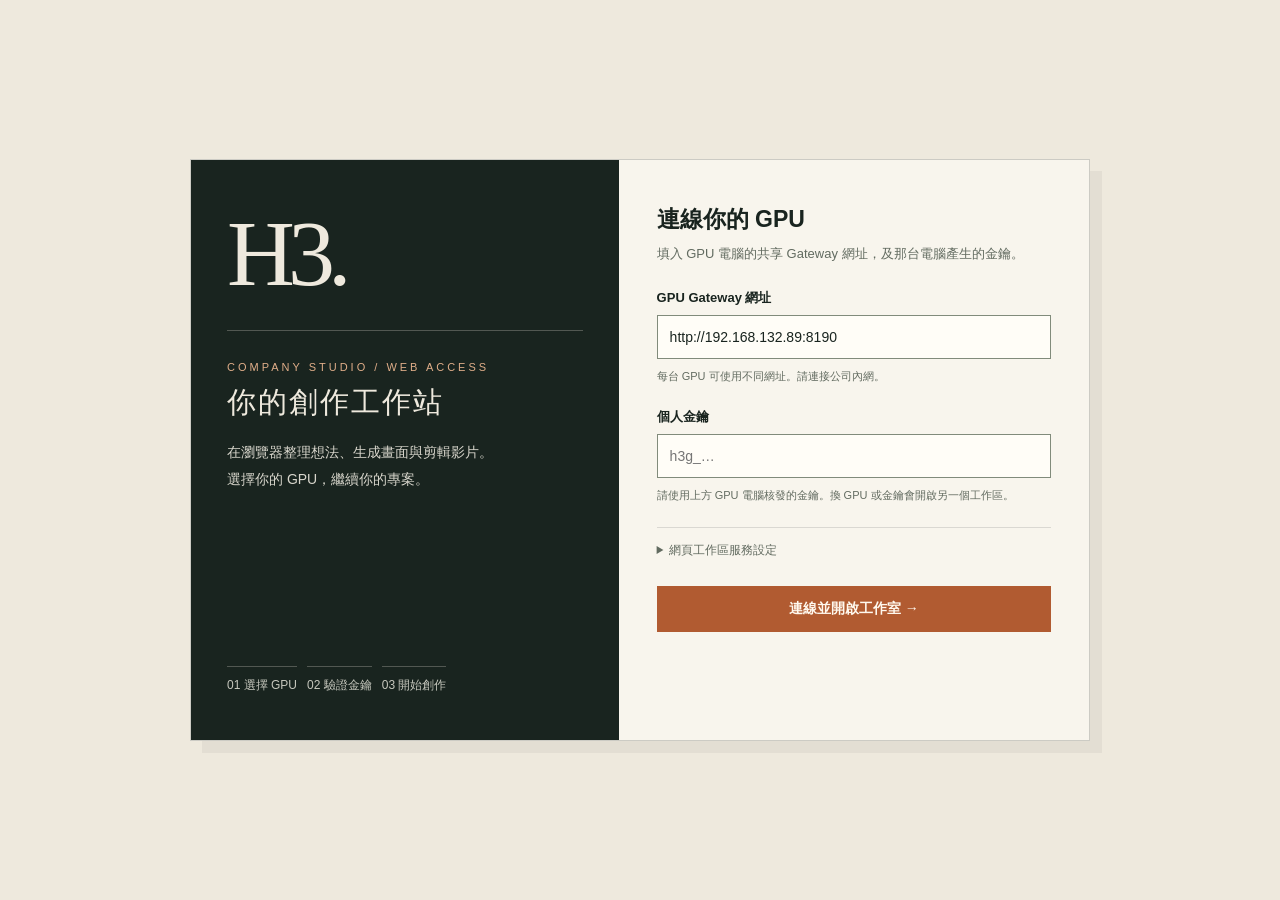
==== commit 02804a80: "fix: pair each GPU Gateway address with its own user key" ====
--- a/site/editor.html
+++ b/site/editor.html
@@ -7,18 +7,18 @@
   <meta name="viewport" content="width=device-width,initial-scale=1">
   <title>剪輯室 · H3 Studio</title>
   <link rel="stylesheet" href="./static/editor.css?v=20261001-animation1">
-  
-  
-  
-  
-  
-  
-  
-  
-  
-  
-  
-  
+
+
+
+
+
+
+
+
+
+
+
+
 </head>
 <body class="h3-web-locked">
   <header class="editor-topbar">
@@ -90,6 +90,7 @@
   </dialog>
   <output id="trimFeedback" class="trim-feedback hidden" aria-live="off"></output>
   <div id="toast" class="toast hidden" role="status" aria-live="polite"></div>
+  <script id="h3-web-deployment" type="application/json">{"server":"http://192.168.132.34:8795","gateway_url":"http://192.168.132.89:8190"}</script>
   <script id="h3-web-scripts" type="application/json">["./static/editor_speed.js?v=20261001-resizable-layout1","./static/editor_animations.js?v=20261001-animation1","./static/editor_transition_preview.js?v=20261001-animation1","./static/editor_animation_ui.js?v=20261001-animation1","./static/editor_layers.js?v=20261001-resizable-layout1","./static/editor_motion.js?v=20261001-resizable-layout1","./static/editor_speed_ui.js?v=20261001-resizable-layout1","./static/editor_track_drag.js?v=20261001-animation1","./static/editor_track_drag_ui.js?v=20261001-resizable-layout1","./static/editor_preview.js?v=20261001-resizable-layout1","./static/editor_layout.js?v=20261001-resizable-layout1","./static/editor.js?v=20261002-new-project1"]</script>
   <script src="./web-client.js"></script>
 </body>
--- a/site/web-client.css
+++ b/site/web-client.css
@@ -18,6 +18,9 @@
 .h3-login-form input { box-sizing: border-box; width: 100%; padding: 13px 12px; background: #fffdf7; border: 1px solid #818b7b; border-radius: 0; color: var(--h3-web-ink); font: inherit; font-size: 14px; }
 .h3-login-form input:focus { outline: 2px solid var(--h3-web-accent); outline-offset: 2px; }
 .h3-login-help { display: block; margin-top: 8px; font-size: 11px; line-height: 1.7; color: #626b60; }
+.h3-login-advanced { margin-top: 22px; padding-top: 14px; border-top: 1px solid #19241f22; font-size: 12px; color: #626b60; }
+.h3-login-advanced summary { cursor: pointer; }
+.h3-login-advanced label { margin-top: 14px; }
 .h3-login-submit { width: 100%; margin-top: 27px; padding: 14px; border: 0; color: #fff9ef; background: var(--h3-web-accent); cursor: pointer; font: inherit; font-size: 14px; font-weight: 600; }
 .h3-login-submit:disabled { opacity: .6; cursor: progress; }
 .h3-login-back { margin-top: 12px; padding: 8px 0; background: transparent; color: var(--h3-web-ink); border: 0; font: inherit; font-size: 12px; cursor: pointer; }
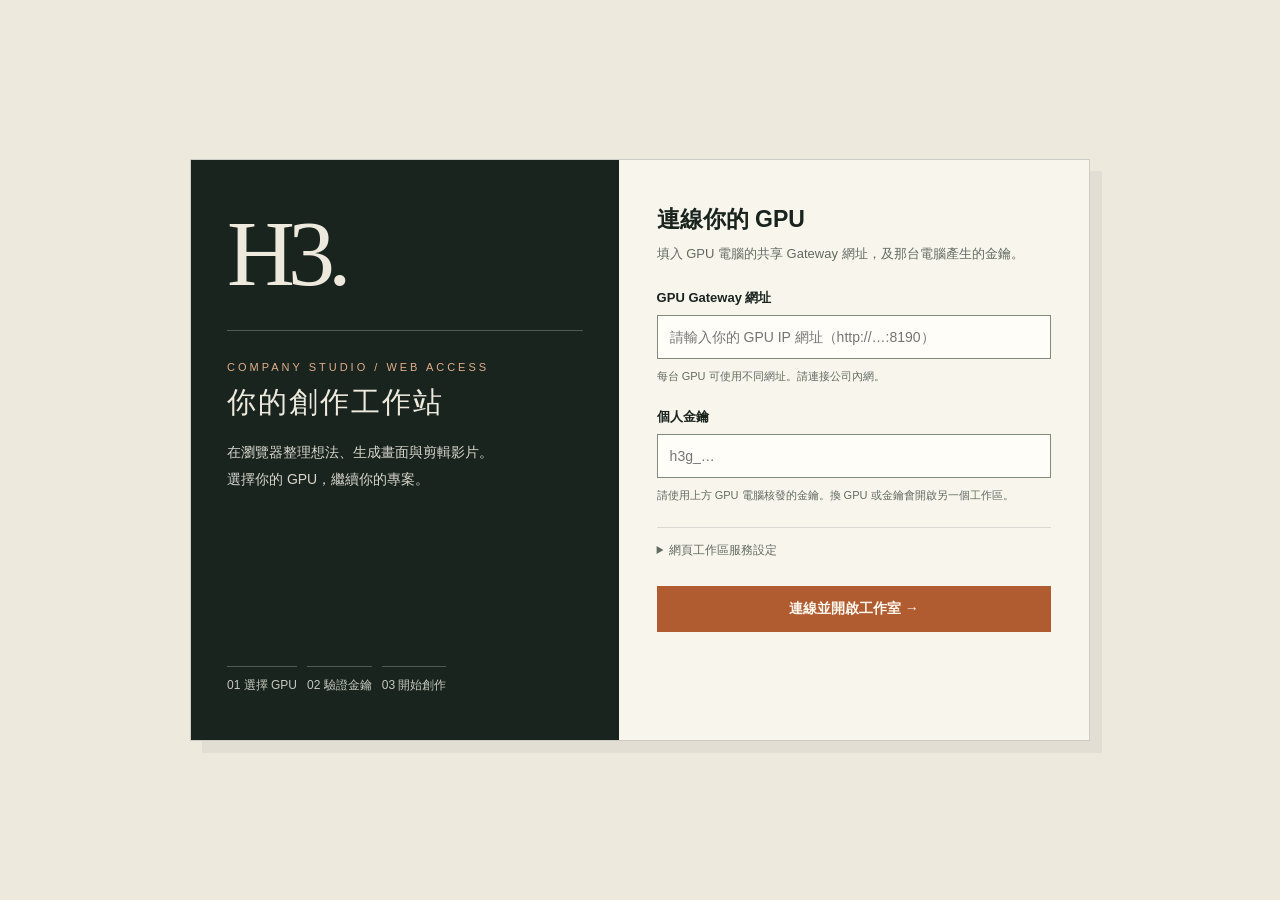
==== commit a6a5b0ef: "fix: share one login across studios and leave GPU address empty" ====
--- a/site/editor.html
+++ b/site/editor.html
@@ -2,7 +2,7 @@
 <html lang="zh-Hant">
 <head>
   <meta name="referrer" content="no-referrer">
-  <link rel="stylesheet" href="./web-client.css">
+  <link rel="stylesheet" href="./web-client.css?v=acc9cf0a7a105f65">
   <meta charset="utf-8">
   <meta name="viewport" content="width=device-width,initial-scale=1">
   <title>剪輯室 · H3 Studio</title>
@@ -90,8 +90,8 @@
   </dialog>
   <output id="trimFeedback" class="trim-feedback hidden" aria-live="off"></output>
   <div id="toast" class="toast hidden" role="status" aria-live="polite"></div>
-  <script id="h3-web-deployment" type="application/json">{"server":"http://192.168.132.34:8795","gateway_url":"http://192.168.132.89:8190"}</script>
+  <script id="h3-web-deployment" type="application/json">{"server":"http://192.168.132.34:8795","asset_version":"acc9cf0a7a105f65"}</script>
   <script id="h3-web-scripts" type="application/json">["./static/editor_speed.js?v=20261001-resizable-layout1","./static/editor_animations.js?v=20261001-animation1","./static/editor_transition_preview.js?v=20261001-animation1","./static/editor_animation_ui.js?v=20261001-animation1","./static/editor_layers.js?v=20261001-resizable-layout1","./static/editor_motion.js?v=20261001-resizable-layout1","./static/editor_speed_ui.js?v=20261001-resizable-layout1","./static/editor_track_drag.js?v=20261001-animation1","./static/editor_track_drag_ui.js?v=20261001-resizable-layout1","./static/editor_preview.js?v=20261001-resizable-layout1","./static/editor_layout.js?v=20261001-resizable-layout1","./static/editor.js?v=20261002-new-project1"]</script>
-  <script src="./web-client.js"></script>
+  <script src="./web-client.js?v=acc9cf0a7a105f65"></script>
 </body>
 </html>
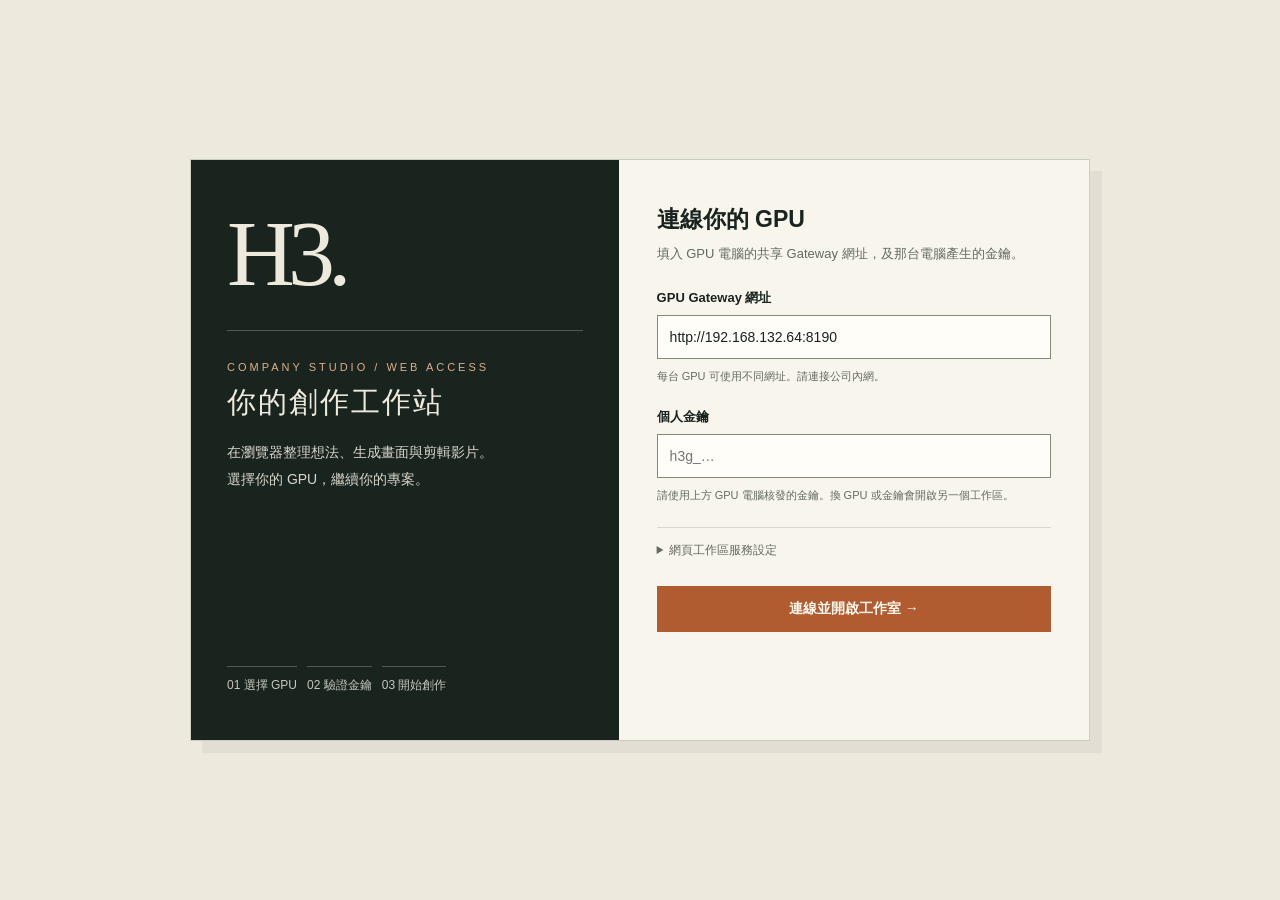
==== commit 21854a74: "Set default GPU Gateway to company host .64" ====
--- a/site/editor.html
+++ b/site/editor.html
@@ -2,11 +2,11 @@
 <html lang="zh-Hant">
 <head>
   <meta name="referrer" content="no-referrer">
-  <link rel="stylesheet" href="./web-client.css?v=acc9cf0a7a105f65">
+  <link rel="stylesheet" href="./web-client.css?v=c625618d64e3cfe3">
   <meta charset="utf-8">
   <meta name="viewport" content="width=device-width,initial-scale=1">
   <title>剪輯室 · H3 Studio</title>
-  <link rel="stylesheet" href="./static/editor.css?v=20261001-animation1">
+  <link rel="stylesheet" href="./static/editor.css?v=20261001-animation1&v=c625618d64e3cfe3">
 
 
 
@@ -90,8 +90,8 @@
   </dialog>
   <output id="trimFeedback" class="trim-feedback hidden" aria-live="off"></output>
   <div id="toast" class="toast hidden" role="status" aria-live="polite"></div>
-  <script id="h3-web-deployment" type="application/json">{"server":"http://192.168.132.34:8795","asset_version":"acc9cf0a7a105f65"}</script>
-  <script id="h3-web-scripts" type="application/json">["./static/editor_speed.js?v=20261001-resizable-layout1","./static/editor_animations.js?v=20261001-animation1","./static/editor_transition_preview.js?v=20261001-animation1","./static/editor_animation_ui.js?v=20261001-animation1","./static/editor_layers.js?v=20261001-resizable-layout1","./static/editor_motion.js?v=20261001-resizable-layout1","./static/editor_speed_ui.js?v=20261001-resizable-layout1","./static/editor_track_drag.js?v=20261001-animation1","./static/editor_track_drag_ui.js?v=20261001-resizable-layout1","./static/editor_preview.js?v=20261001-resizable-layout1","./static/editor_layout.js?v=20261001-resizable-layout1","./static/editor.js?v=20261002-new-project1"]</script>
-  <script src="./web-client.js?v=acc9cf0a7a105f65"></script>
+  <script id="h3-web-deployment" type="application/json">{"server":"http://192.168.132.34:8795","default_gateway_url":"http://192.168.132.64:8190","asset_version":"c625618d64e3cfe3"}</script>
+  <script id="h3-web-scripts" type="application/json">["./static/editor_speed.js?v=20261001-resizable-layout1&v=c625618d64e3cfe3","./static/editor_animations.js?v=20261001-animation1&v=c625618d64e3cfe3","./static/editor_transition_preview.js?v=20261001-animation1&v=c625618d64e3cfe3","./static/editor_animation_ui.js?v=20261001-animation1&v=c625618d64e3cfe3","./static/editor_layers.js?v=20261001-resizable-layout1&v=c625618d64e3cfe3","./static/editor_motion.js?v=20261001-resizable-layout1&v=c625618d64e3cfe3","./static/editor_speed_ui.js?v=20261001-resizable-layout1&v=c625618d64e3cfe3","./static/editor_track_drag.js?v=20261001-animation1&v=c625618d64e3cfe3","./static/editor_track_drag_ui.js?v=20261001-resizable-layout1&v=c625618d64e3cfe3","./static/editor_preview.js?v=20261001-resizable-layout1&v=c625618d64e3cfe3","./static/editor_layout.js?v=20261001-resizable-layout1&v=c625618d64e3cfe3","./static/editor.js?v=20261002-new-project1&v=c625618d64e3cfe3"]</script>
+  <script src="./web-client.js?v=c625618d64e3cfe3"></script>
 </body>
 </html>
